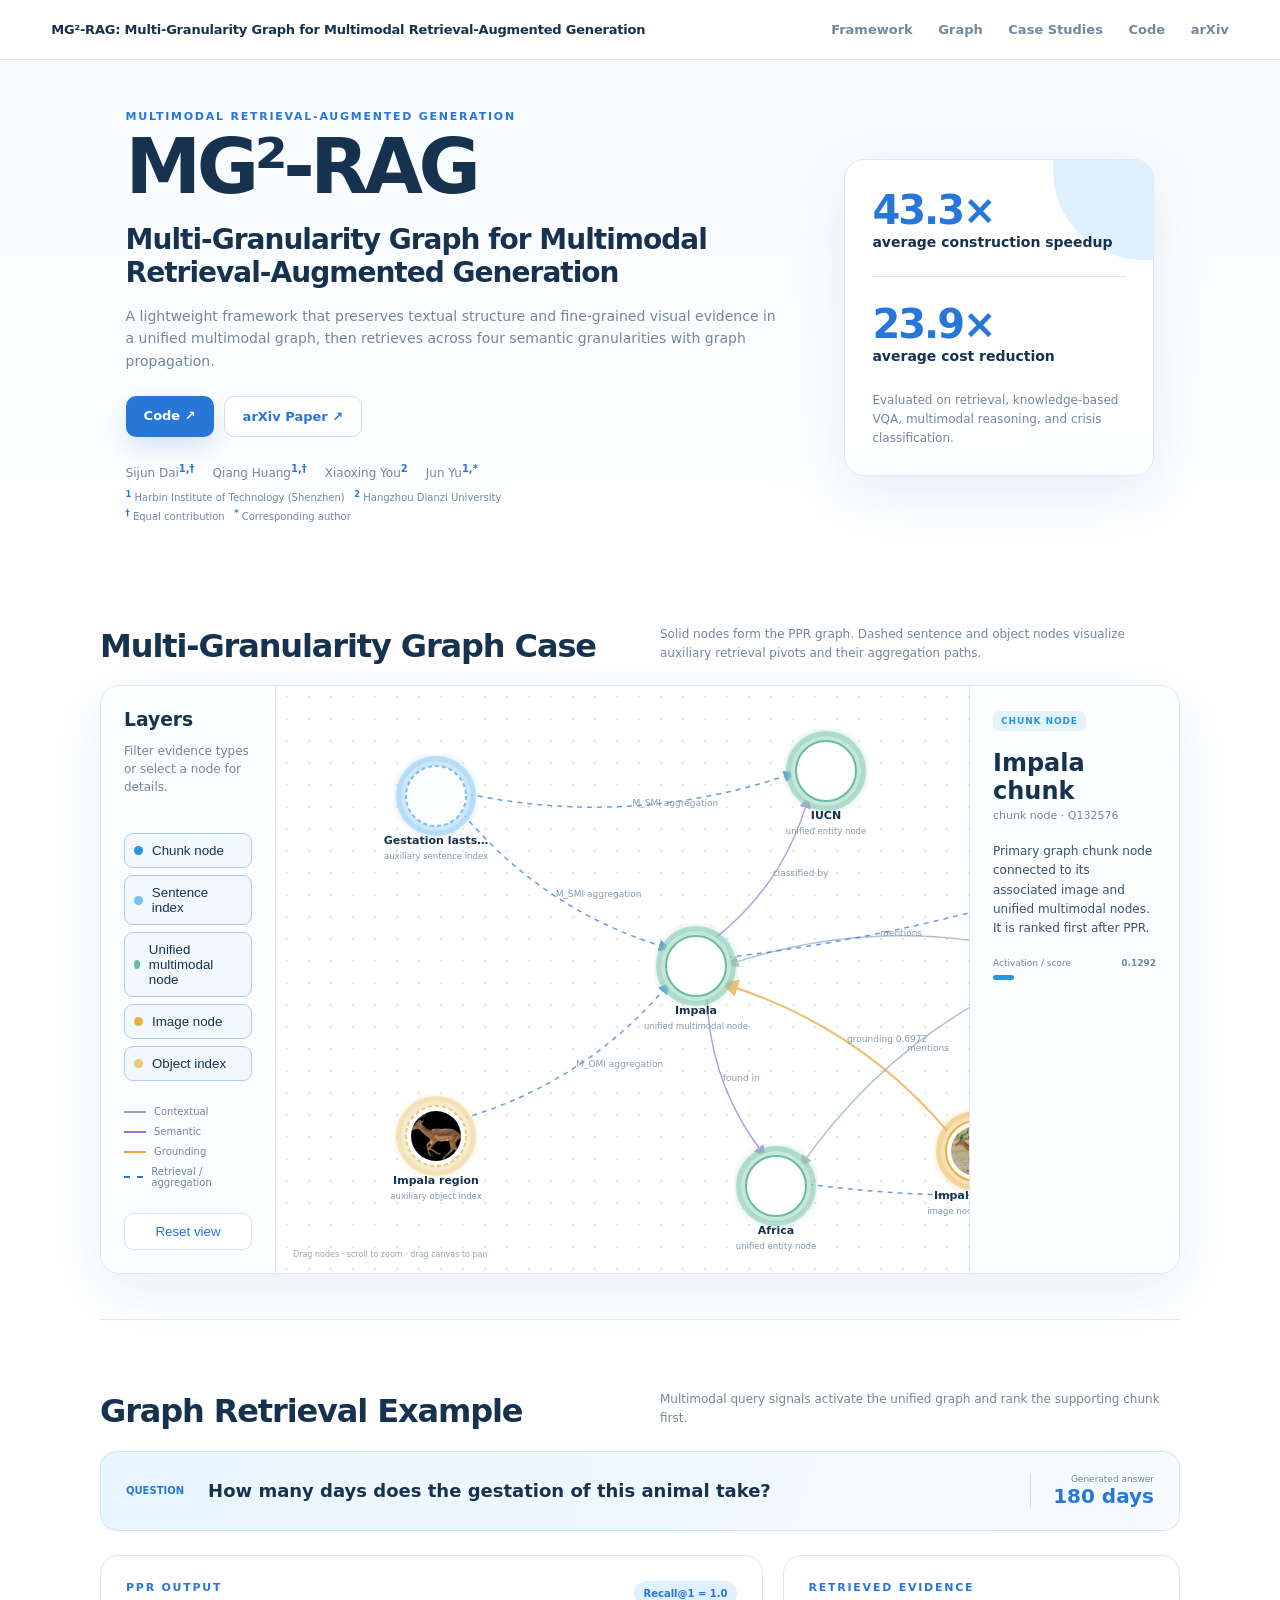
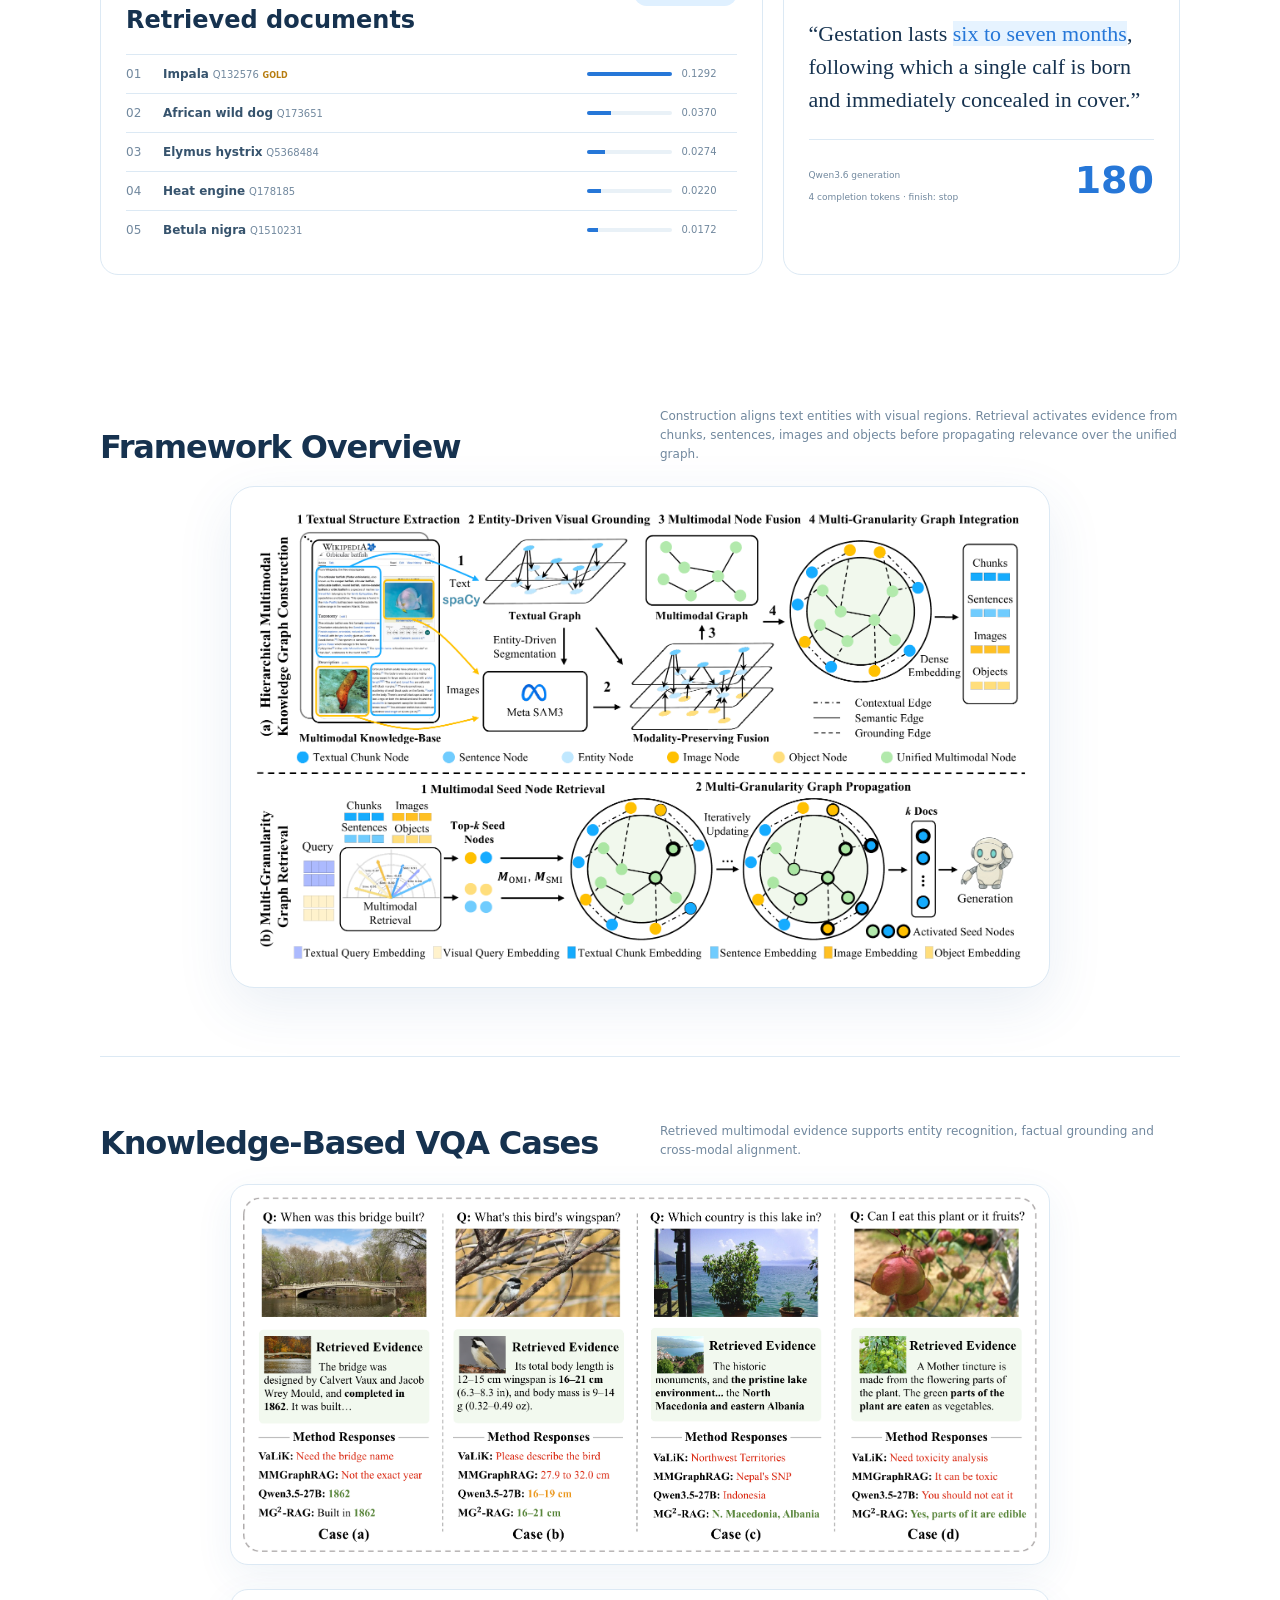
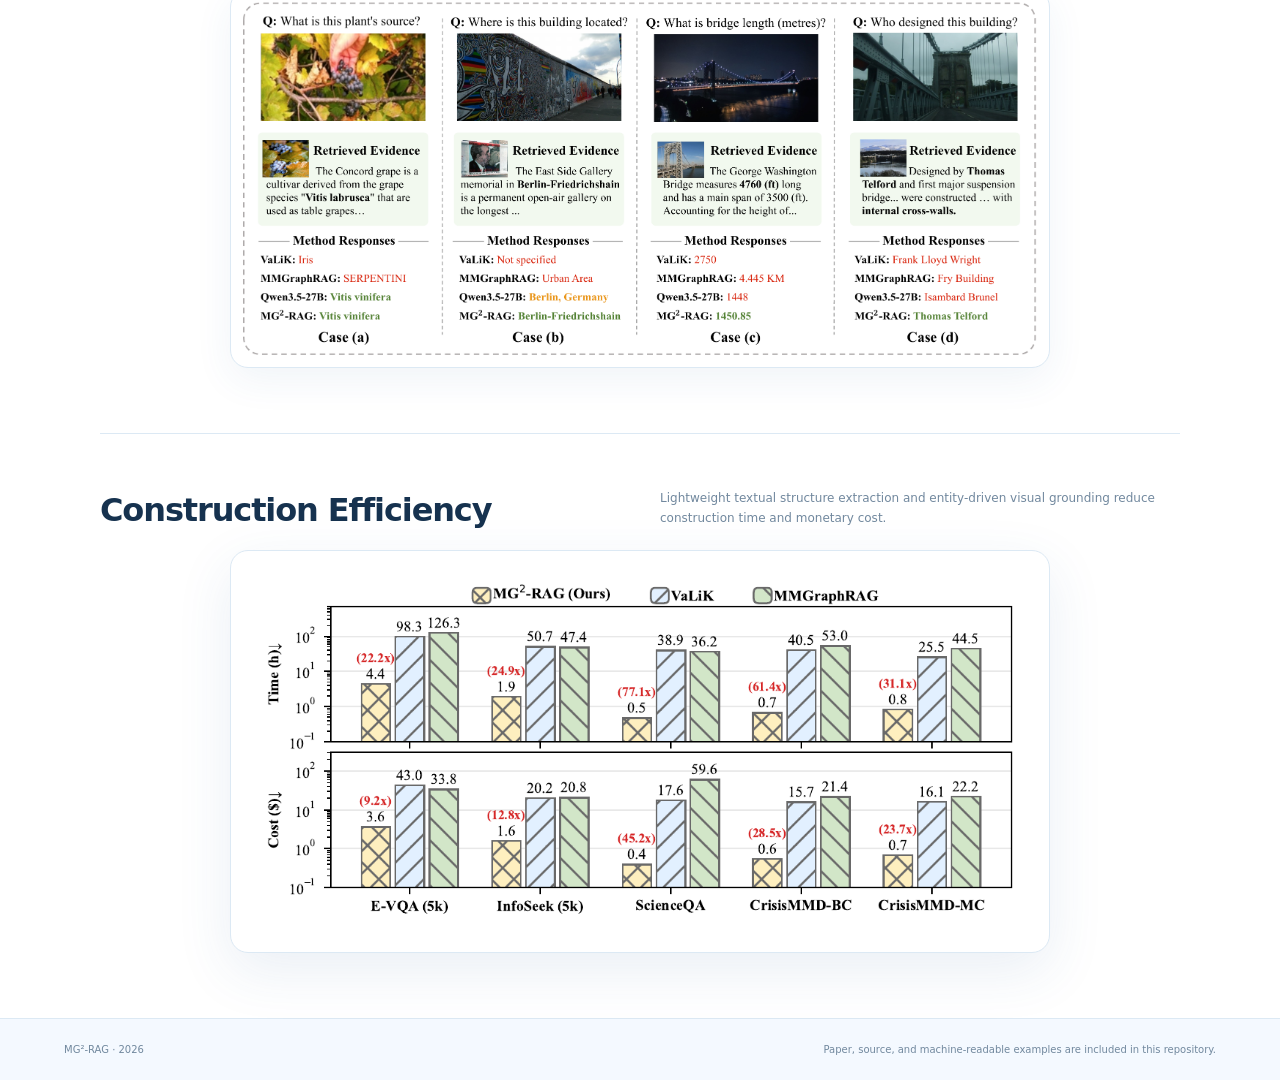
==== examples/web/index.html @ ec9154ba "chore: publish initial open-source release" ====
<!doctype html>
<html lang="en">
<head>
  <meta charset="utf-8">
  <meta name="viewport" content="width=device-width, initial-scale=1">
  <meta name="description" content="MG2-RAG paper and interactive multimodal graph visualization">
  <title>MG²-RAG · Paper & Interactive Demo</title>
  <link rel="stylesheet" href="styles.css">
</head>
<body>
  <header class="topbar">
    <a class="brand" href="../../README.md">MG²-RAG: Multi-Granularity Graph for Multimodal Retrieval-Augmented Generation</a>
    <nav><a href="#framework">Framework</a><a href="#graph-demo">Graph</a><a href="#case-studies">Case Studies</a><a href="https://github.com/Daboolu/MG2-RAG">Code</a><a href="https://arxiv.org/abs/2604.04969">arXiv</a></nav>
  </header>

  <main>
    <section class="hero">
      <div class="hero-copy">
        <p class="eyebrow">MULTIMODAL RETRIEVAL-AUGMENTED GENERATION</p>
        <h1>MG²-RAG</h1>
        <h2>Multi-Granularity Graph for Multimodal Retrieval-Augmented Generation</h2>
        <p class="lead">A lightweight framework that preserves textual structure and fine-grained visual evidence in a unified multimodal graph, then retrieves across four semantic granularities with graph propagation.</p>
        <div class="hero-actions"><a class="primary" href="https://github.com/Daboolu/MG2-RAG">Code ↗</a><a class="secondary" href="https://arxiv.org/abs/2604.04969">arXiv Paper ↗</a></div>
        <div class="authors">
          <p><span>Sijun Dai<sup>1,†</sup></span><span>Qiang Huang<sup>1,†</sup></span><span>Xiaoxing You<sup>2</sup></span><span>Jun Yu<sup>1,*</sup></span></p>
          <small><sup>1</sup> Harbin Institute of Technology (Shenzhen) &nbsp; <sup>2</sup> Hangzhou Dianzi University</small>
          <small><sup>†</sup> Equal contribution &nbsp; <sup>*</sup> Corresponding author</small>
        </div>
      </div>
      <div class="contribution-card">
        <div class="metric"><span class="number">43.3×</span><b>average construction speedup</b></div>
        <hr>
        <div class="metric"><span class="number">23.9×</span><b>average cost reduction</b></div>
        <p>Evaluated on retrieval, knowledge-based VQA, multimodal reasoning, and crisis classification.</p>
      </div>
    </section>

    <section id="graph-demo" class="graph-demo-section">
      <div class="section-heading"><h2>Multi-Granularity Graph Case</h2><p>Solid nodes form the PPR graph. Dashed sentence and object nodes visualize auxiliary retrieval pivots and their aggregation paths.</p></div>
      <div class="workspace">
        <aside class="control-panel">
          <div><h3>Layers</h3><p>Filter evidence types or select a node for details.</p></div>
          <div id="filters" class="filters"></div>
          <div class="edge-legend"><span><i class="contextual"></i>Contextual</span><span><i class="semantic"></i>Semantic</span><span><i class="grounding"></i>Grounding</span><span><i class="retrieval"></i>Retrieval / aggregation</span></div>
          <button id="reset-view" type="button">Reset view</button>
        </aside>
        <div id="graph-shell" class="graph-shell">
          <svg id="graph" role="img" aria-label="Interactive MG2-RAG heterogeneous graph"><defs><filter id="glow"><feGaussianBlur stdDeviation="3" result="blur"/><feMerge><feMergeNode in="blur"/><feMergeNode in="SourceGraphic"/></feMerge></filter><marker id="arrowhead" markerWidth="8" markerHeight="8" refX="7" refY="4" orient="auto"><path d="M0,0 L8,4 L0,8 z" fill="context-stroke"/></marker></defs><g id="viewport"><g id="edges"></g><g id="nodes"></g></g></svg>
          <div class="graph-hint">Drag nodes · scroll to zoom · drag canvas to pan</div>
        </div>
        <aside id="inspector" class="inspector" aria-live="polite"><div class="empty-inspector"><span>＋</span><p>Select a node</p></div></aside>
      </div>
    </section>

    <section id="example" class="example-section">
      <div class="section-heading"><h2>Graph Retrieval Example</h2><p>Multimodal query signals activate the unified graph and rank the supporting chunk first.</p></div>
      <div class="question-banner"><span>Question</span><strong>How many days does the gestation of this animal take?</strong><div><small>Generated answer</small><b>180 days</b></div></div>
      <div class="results">
        <article class="ranking-card"><div class="mini-heading"><div><p class="eyebrow">PPR OUTPUT</p><h3>Retrieved documents</h3></div><b>Recall@1 = 1.0</b></div><div id="ranking"></div></article>
        <article class="evidence-card"><p class="eyebrow">RETRIEVED EVIDENCE</p><blockquote>“Gestation lasts <mark>six to seven months</mark>, following which a single calf is born and immediately concealed in cover.”</blockquote><div class="generation"><span>Qwen3.6 generation</span><strong>180</strong><small>4 completion tokens · finish: stop</small></div></article>
      </div>
    </section>

    <section id="framework" class="paper-figure">
      <div class="section-heading"><h2>Framework Overview</h2><p>Construction aligns text entities with visual regions. Retrieval activates evidence from chunks, sentences, images and objects before propagating relevance over the unified graph.</p></div>
      <div class="figure-frame"><img src="../../assets/figures/framework.png" alt="Complete MG2-RAG framework showing multimodal graph construction and retrieval"></div>
    </section>

    <section id="case-studies" class="case-study-section">
      <div class="section-heading"><h2>Knowledge-Based VQA Cases</h2><p>Retrieved multimodal evidence supports entity recognition, factual grounding and cross-modal alignment.</p></div>
      <article class="case-figure"><img src="../../assets/figures/vqa-casestudy-1.png" alt="VQA case studies covering a bridge, bird, lake, and edible plant"></article>
      <article class="case-figure"><img src="../../assets/figures/vqa-casestudy-2.png" alt="VQA case studies covering plant source, building location, bridge length, and building designer"></article>
    </section>

    <section class="efficiency-section">
      <div class="section-heading"><h2>Construction Efficiency</h2><p>Lightweight textual structure extraction and entity-driven visual grounding reduce construction time and monetary cost.</p></div>
      <div class="figure-frame"><img src="../../assets/figures/efficiency.png" alt="Graph construction time and cost comparison across five multimodal datasets"></div>
    </section>
  </main>
  <footer><span>MG²-RAG · 2026</span><span>Paper, source, and machine-readable examples are included in this repository.</span></footer>
  <script src="graph-data.js"></script><script src="app.js"></script>
</body>
</html>
---- examples/web/styles.css ----
:root {
  --blue: #2677d8; --blue-2: #5ca9ef; --blue-3: #dff0ff; --sky: #f4f9ff;
  --mint: #dff7ee; --green: #55b99b; --gold: #f2bd55; --purple: #9475d8;
  --ink: #16324f; --text: #36536d; --muted: #71889e; --line: #dce9f4;
  --white: #fff; --shadow: 0 18px 55px rgba(45, 101, 153, .10);
  font-family: Inter, ui-sans-serif, system-ui, -apple-system, BlinkMacSystemFont, "Segoe UI", sans-serif;
  color: var(--text); background: white; font-synthesis: none;
}
* { box-sizing: border-box; }
html { scroll-behavior: smooth; overflow-x:clip; }
body { margin: 0; min-width:0; overflow-x:clip; background: linear-gradient(180deg, #f7fbff 0, white 620px); }
a { color: inherit; }
.topbar { height:60px; padding:0 clamp(18px,4vw,56px); display:flex; align-items:center; justify-content:space-between; gap:24px; position:sticky; top:0; z-index:20; background:rgba(255,255,255,.9); backdrop-filter:blur(18px); border-bottom:1px solid var(--line); }
.brand { min-width:0; max-width:680px; flex:1 1 auto; text-decoration:none; color:var(--ink); font-size:13px; font-weight:750; letter-spacing:-.015em; white-space:nowrap; overflow:hidden; text-overflow:ellipsis; }
nav { flex:0 0 auto; display:flex; gap:clamp(14px,2vw,28px); font-size:13px; font-weight:650; color:var(--muted); }
nav a { text-decoration:none; } nav a:hover { color:var(--blue); }
main { width:min(1080px,calc(100% - 36px)); margin:auto; }
.hero { min-height:420px; padding:50px 2vw 45px; display:grid; grid-template-columns:minmax(0,1fr) 310px; align-items:center; gap:clamp(32px,5vw,64px); }
.hero-copy { min-width:0; }
.eyebrow { color:var(--blue); font-size:11px; letter-spacing:.16em; font-weight:850; margin:0 0 12px; }
h1 { color:var(--ink); font-size:clamp(48px,6vw,76px); line-height:.84; letter-spacing:-.06em; margin:0; }
.hero h2 { color:var(--ink); font-size:clamp(20px,2.2vw,28px); line-height:1.18; letter-spacing:-.035em; max-width:700px; margin:24px 0 16px; overflow-wrap:anywhere; }
.lead { max-width:700px; font-size:14px; line-height:1.6; color:var(--muted); }
.hero-actions { display:flex; gap:10px; margin:24px 0; }
.hero-actions a { padding:12px 18px; border-radius:10px; text-decoration:none; font-size:13px; font-weight:750; }
.hero-actions .primary { background:var(--blue); color:white; box-shadow:0 10px 25px rgba(38,119,216,.2); }
.hero-actions .secondary { color:var(--blue); border:1px solid #c8def2; background:white; }
.authors { color:var(--muted); font-size:12px; line-height:1.6; }.authors p{display:flex;flex-wrap:wrap;gap:5px 18px;margin:0 0 5px}.authors small{display:block;font-size:10px}.authors sup{color:var(--blue);font-weight:750}
.contribution-card { width:100%; min-width:0; border:1px solid var(--line); border-radius:20px; background:rgba(255,255,255,.82); box-shadow:var(--shadow); padding:27px; position:relative; overflow:hidden; }
.contribution-card:before { content:""; position:absolute; width:180px; height:180px; border-radius:50%; background:var(--blue-3); right:-80px; top:-80px; }
.contribution-card .number { display:block; color:var(--blue); font-size:40px; font-weight:850; letter-spacing:-.05em; }
.contribution-card .metric { min-width:0; position:relative; z-index:1; }.contribution-card b { display:block; color:var(--ink); font-size:14px; line-height:1.35; overflow-wrap:break-word; }.contribution-card hr { border:0; border-top:1px solid var(--line); margin:24px 0; }.contribution-card p { position:relative; z-index:1; color:var(--muted); line-height:1.6; font-size:12px; margin:25px 0 0; }

section { scroll-margin-top:90px; }
.section-heading { display:flex; align-items:end; justify-content:space-between; gap:4vw; margin-bottom:22px; }
.section-heading h2 { color:var(--ink); font-size:clamp(23px,2.5vw,32px); letter-spacing:-.035em; line-height:1.08; margin:0; }
.section-heading > p { max-width:520px; color:var(--muted); line-height:1.6; font-size:12px; margin:0; }
.paper-figure { padding:52px 0 68px; }
.figure-frame { border:1px solid var(--line); border-radius:24px; padding:20px; background:white; box-shadow:var(--shadow); position:relative; }
.figure-frame img { width:100%; display:block; }.figure-frame a { position:absolute; right:28px; bottom:25px; background:rgba(255,255,255,.94); border:1px solid var(--line); padding:9px 12px; border-radius:8px; color:var(--blue); text-decoration:none; font-size:11px; font-weight:750; }
.paper-figure .figure-frame,
.case-figure,
.efficiency-section .figure-frame { max-width:820px; margin-left:auto; margin-right:auto; }
.efficiency-section { padding:55px 0 65px; border-top:1px solid var(--line); }
.efficiency-section .figure-frame { max-width:820px; margin:0 auto; padding:24px; border-radius:18px; }

.method-section { padding:65px 0; border-top:1px solid var(--line); }
.method-grid { display:grid; grid-template-columns:repeat(4,1fr); gap:18px; }
.method-grid article { border:1px solid var(--line); border-radius:18px; padding:20px; background:linear-gradient(150deg,#fff,#f8fbff); min-height:235px; }
.method-grid article > span { color:#9ab3c9; font-size:11px; font-weight:800; }
.method-icon { width:52px; height:52px; display:grid; place-items:center; border-radius:15px; margin:25px 0; font-size:21px; font-weight:850; }
.text-icon { color:var(--blue); background:var(--blue-3); }.grounding-icon { color:#b98117; background:#fff3d7; }.fusion-icon { color:#4a9a80; background:var(--mint); }.graph-icon { color:var(--purple); background:#eee9ff; }
.method-grid h3 { color:var(--ink); font-size:18px; margin:0 0 10px; }.method-grid p { color:var(--muted); line-height:1.65; font-size:13px; }
.graph-definition { margin-top:22px; display:grid; grid-template-columns:1fr 1fr; border:1px solid var(--line); border-radius:18px; overflow:hidden; }
.graph-definition > div { padding:24px 28px; background:var(--sky); }.graph-definition > div+div { border-left:1px solid var(--line); background:#fbfdff; }
.graph-definition small { display:block; color:var(--blue); letter-spacing:.13em; font-weight:800; font-size:9px; }.graph-definition strong { display:block; color:var(--ink); margin:12px 0 6px; font-family:Georgia,serif; font-size:19px; }.graph-definition p { color:var(--muted); font-size:12px; margin:0; }

.retrieval-section { padding:65px 2.5vw; background:var(--sky); border-radius:24px; }
.retrieval-flow { display:grid; grid-template-columns:1fr auto 1fr auto 1.4fr auto 1fr auto 1fr auto 1fr; gap:13px; align-items:center; }
.retrieval-flow div { min-height:105px; display:flex; flex-direction:column; justify-content:center; padding:16px; border:1px solid #cfe3f5; background:white; border-radius:14px; text-align:center; }.retrieval-flow b { color:var(--ink); font-size:13px; }.retrieval-flow small { color:var(--muted); font-size:10px; margin-top:8px; }.retrieval-flow em { color:var(--blue); font-style:normal; }.retrieval-flow > i { color:#9bb5cb; text-align:center; }

.graph-demo-section { padding:55px 0 45px; }
.workspace { width:100%; min-height:540px; display:grid; grid-template-columns:175px minmax(440px,1fr) 210px; border:1px solid var(--line); border-radius:20px; overflow:hidden; background:white; box-shadow:var(--shadow); }
.control-panel,.inspector { padding:23px; background:#fbfdff; }.control-panel { border-right:1px solid var(--line); display:flex; flex-direction:column; gap:25px; }.control-panel h3 { color:var(--ink); margin:0 0 8px; }.control-panel p { color:var(--muted); font-size:12px; line-height:1.5; }
.filters { display:flex; flex-direction:column; gap:7px; }.filter { display:flex; align-items:center; gap:9px; width:100%; border:1px solid var(--line); border-radius:9px; background:white; color:var(--muted); padding:9px; cursor:pointer; text-align:left; }.filter i { width:9px; height:9px; border-radius:50%; background:var(--node-color); }.filter.active { color:var(--ink); border-color:#accdec; background:#f2f8fe; }
.edge-legend { display:grid; gap:9px; color:var(--muted); font-size:10px; }.edge-legend span { display:flex; gap:8px; align-items:center; }.edge-legend i { width:22px; height:2px; display:block; }.edge-legend .contextual{background:#8ea9bd}.edge-legend .semantic{background:var(--purple)}.edge-legend .grounding{background:#e9a53c}.edge-legend .retrieval{border-top:2px dashed var(--blue)}
#reset-view { margin-top:auto; border:1px solid var(--line); background:white; color:var(--blue); padding:10px; border-radius:9px; cursor:pointer; }
.graph-shell { position:relative; overflow:hidden; background-color:white; background-image:radial-gradient(#d8e9f6 1px,transparent 1px); background-size:22px 22px; cursor:grab; }.graph-shell:active{cursor:grabbing}#graph{width:100%;height:100%;min-height:540px;display:block}.graph-hint{position:absolute;left:17px;bottom:14px;color:#91a8ba;font-size:8px}
.edge{fill:none;stroke-width:1.5;opacity:.7;marker-end:url(#arrowhead)}.edge.contextual{stroke:#8ea9bd}.edge.semantic{stroke:var(--purple)}.edge.grounding{stroke:#e9a53c;stroke-width:2.2}.edge.retrieval{stroke:var(--blue);stroke-dasharray:5 5}.edge-label{fill:#849cae;font-size:9px;pointer-events:none}
.node{cursor:pointer;transition:opacity .2s}.node .halo{fill:white;stroke:var(--node-color);stroke-opacity:.12;stroke-width:10}.node .body{fill:white;stroke:var(--node-color);stroke-width:2}.node[data-type="sentence"] .body,.node[data-type="object"] .body{stroke-dasharray:4 3;fill:#fbfdff}.node.active .halo{stroke-opacity:.38;filter:url(#glow)}.node text{pointer-events:none;text-anchor:middle}.node .label{fill:var(--ink);font-size:11px;font-weight:750}.node .subtitle{fill:#8199ac;font-size:8.5px}.node image{pointer-events:none;clip-path:circle(25px at center)}.hidden{opacity:.07!important;pointer-events:none}
.inspector { border-left:1px solid var(--line); }.empty-inspector{height:100%;display:grid;place-content:center;text-align:center;color:#9ab0c0}.inspector-tag{display:inline-flex;padding:5px 8px;border-radius:6px;background:color-mix(in srgb,var(--node-color),white 88%);color:var(--node-color);font-size:9px;text-transform:uppercase;letter-spacing:.1em;font-weight:850}.inspector h3{color:var(--ink);font-size:24px;margin:18px 0 4px}.inspector .sub{color:var(--muted);font-size:11px}.inspector img{width:100%;max-height:190px;object-fit:contain;margin-top:20px;border-radius:11px;background:white;border:1px solid var(--line)}.inspector .detail{color:var(--text);line-height:1.6;font-size:12px;margin-top:20px}.score-meter{margin-top:20px}.score-meter div{display:flex;justify-content:space-between;color:var(--muted);font-size:9px;margin-bottom:7px}.score-meter i{display:block;height:5px;border-radius:5px;background:var(--node-color);width:var(--score-width)}

.example-section { padding:100px 0 20px; border-top:1px solid var(--line); }.question-banner { display:grid; grid-template-columns:auto 1fr auto; gap:24px; align-items:center; background:linear-gradient(110deg,#e9f5ff,#f6fbff); border:1px solid #cee4f7; border-radius:16px; padding:22px 25px; margin-bottom:24px; }.question-banner > span { color:var(--blue); font-size:10px; font-weight:850; text-transform:uppercase; }.question-banner > strong { color:var(--ink); font-size:18px; }.question-banner > div { text-align:right; border-left:1px solid #c8dfef; padding-left:22px; }.question-banner small { display:block;color:var(--muted);font-size:9px}.question-banner b{color:var(--blue);font-size:20px}
.visual-strip{display:grid;grid-template-columns:1fr auto 1fr auto 1fr;gap:17px;align-items:center}.media-card{border:1px solid var(--line);background:white;border-radius:17px;padding:12px;position:relative;box-shadow:0 10px 35px rgba(65,112,153,.07)}.media-card img{width:100%;height:230px;object-fit:contain;display:block;border-radius:11px;background:#f7fafc}.media-label{padding:3px 3px 11px;color:var(--muted);font-size:11px;font-weight:700}.media-label span{color:var(--blue);margin-right:8px}.arrow{color:var(--blue);font-size:22px}.confidence{position:absolute;right:22px;bottom:21px;background:rgba(255,255,255,.92);border:1px solid var(--line);border-radius:30px;padding:7px 11px;font-size:11px;box-shadow:0 5px 18px rgba(30,80,120,.1)}.confidence b{color:var(--blue);margin-left:6px}
.results{display:grid;grid-template-columns:1.25fr .75fr;gap:20px;margin:24px 0 90px}.ranking-card,.evidence-card{border:1px solid var(--line);border-radius:18px;background:white;padding:25px}.mini-heading{display:flex;justify-content:space-between;align-items:start;margin-bottom:20px}.mini-heading h3{color:var(--ink);font-size:24px;margin:0}.mini-heading>b{color:var(--blue);font-size:10px;background:var(--blue-3);padding:7px 9px;border-radius:20px}.rank-row{display:grid;grid-template-columns:27px 1fr 85px 55px;align-items:center;gap:10px;padding:12px 0;border-top:1px solid var(--line);font-size:12px}.rank-row .rank,.rank-row small{color:var(--muted)}.score-bar{height:4px;background:#e9f1f7;border-radius:3px;overflow:hidden}.score-bar i{height:100%;display:block;background:var(--blue)}.gold-pill{color:#b77d10;font-size:8px;font-weight:850}.evidence-card blockquote{font-family:Georgia,serif;color:var(--ink);font-size:22px;line-height:1.5;margin:23px 0}.evidence-card mark{color:var(--blue);background:#e6f3ff}.generation{border-top:1px solid var(--line);padding-top:18px;display:grid;grid-template-columns:1fr auto;align-items:end}.generation span,.generation small{color:var(--muted);font-size:9px}.generation strong{color:var(--blue);font-size:38px;grid-row:span 2}
.gallery{padding:50px 0 90px}.gallery-grid{display:grid;grid-template-columns:repeat(3,1fr);gap:18px}.gallery-item{border:1px solid var(--line);border-radius:17px;overflow:hidden;background:white}.gallery-images{height:220px;display:grid;grid-template-columns:1fr 1fr;background:#f7fafc}.gallery-images img{width:100%;height:100%;object-fit:contain;padding:8px}.gallery-meta{padding:14px 16px;display:flex;justify-content:space-between;font-size:11px}.gallery-meta b{color:var(--ink)}.gallery-meta span{color:var(--blue)}
.example-section { padding-top:70px; }
.example-section .results { margin-bottom:60px; }
.case-study-section { padding:65px 0; border-top:1px solid var(--line); }
.case-figure { position:relative; margin-top:24px; padding:12px; border:1px solid var(--line); border-radius:18px; background:white; box-shadow:0 12px 38px rgba(45,101,153,.07); }
.case-figure img { width:100%; display:block; border-radius:10px; }.case-figure a { position:absolute; right:23px; bottom:22px; padding:8px 11px; border:1px solid var(--line); border-radius:8px; background:rgba(255,255,255,.94); color:var(--blue); text-decoration:none; font-size:10px; font-weight:750; }
footer{border-top:1px solid var(--line);padding:25px clamp(20px,5vw,78px);display:flex;justify-content:space-between;color:var(--muted);font-size:10px;background:var(--sky)}
@media(max-width:1100px){.method-grid{grid-template-columns:1fr 1fr}.retrieval-flow{display:flex;flex-wrap:wrap}.retrieval-flow div{flex:1;min-width:140px}.workspace{grid-template-columns:190px 1fr}.inspector{display:none}.results{grid-template-columns:1fr}}
@media(max-width:760px){main{width:calc(100% - 22px)}nav{display:none}.hero{grid-template-columns:1fr;padding:50px 8px;gap:28px}.contribution-card{max-width:310px}.section-heading{display:block}.section-heading>p{margin-top:18px}.method-grid,.graph-definition{grid-template-columns:1fr}.graph-definition>div+div{border-left:0;border-top:1px solid var(--line)}.workspace{grid-template-columns:1fr}.control-panel{border-right:0;border-bottom:1px solid var(--line)}.filters{display:grid;grid-template-columns:1fr 1fr}#graph{min-height:560px}.question-banner{grid-template-columns:1fr}.question-banner>div{border-left:0;border-top:1px solid #c8dfef;padding:12px 0 0;text-align:left}footer{flex-direction:column;gap:7px}}
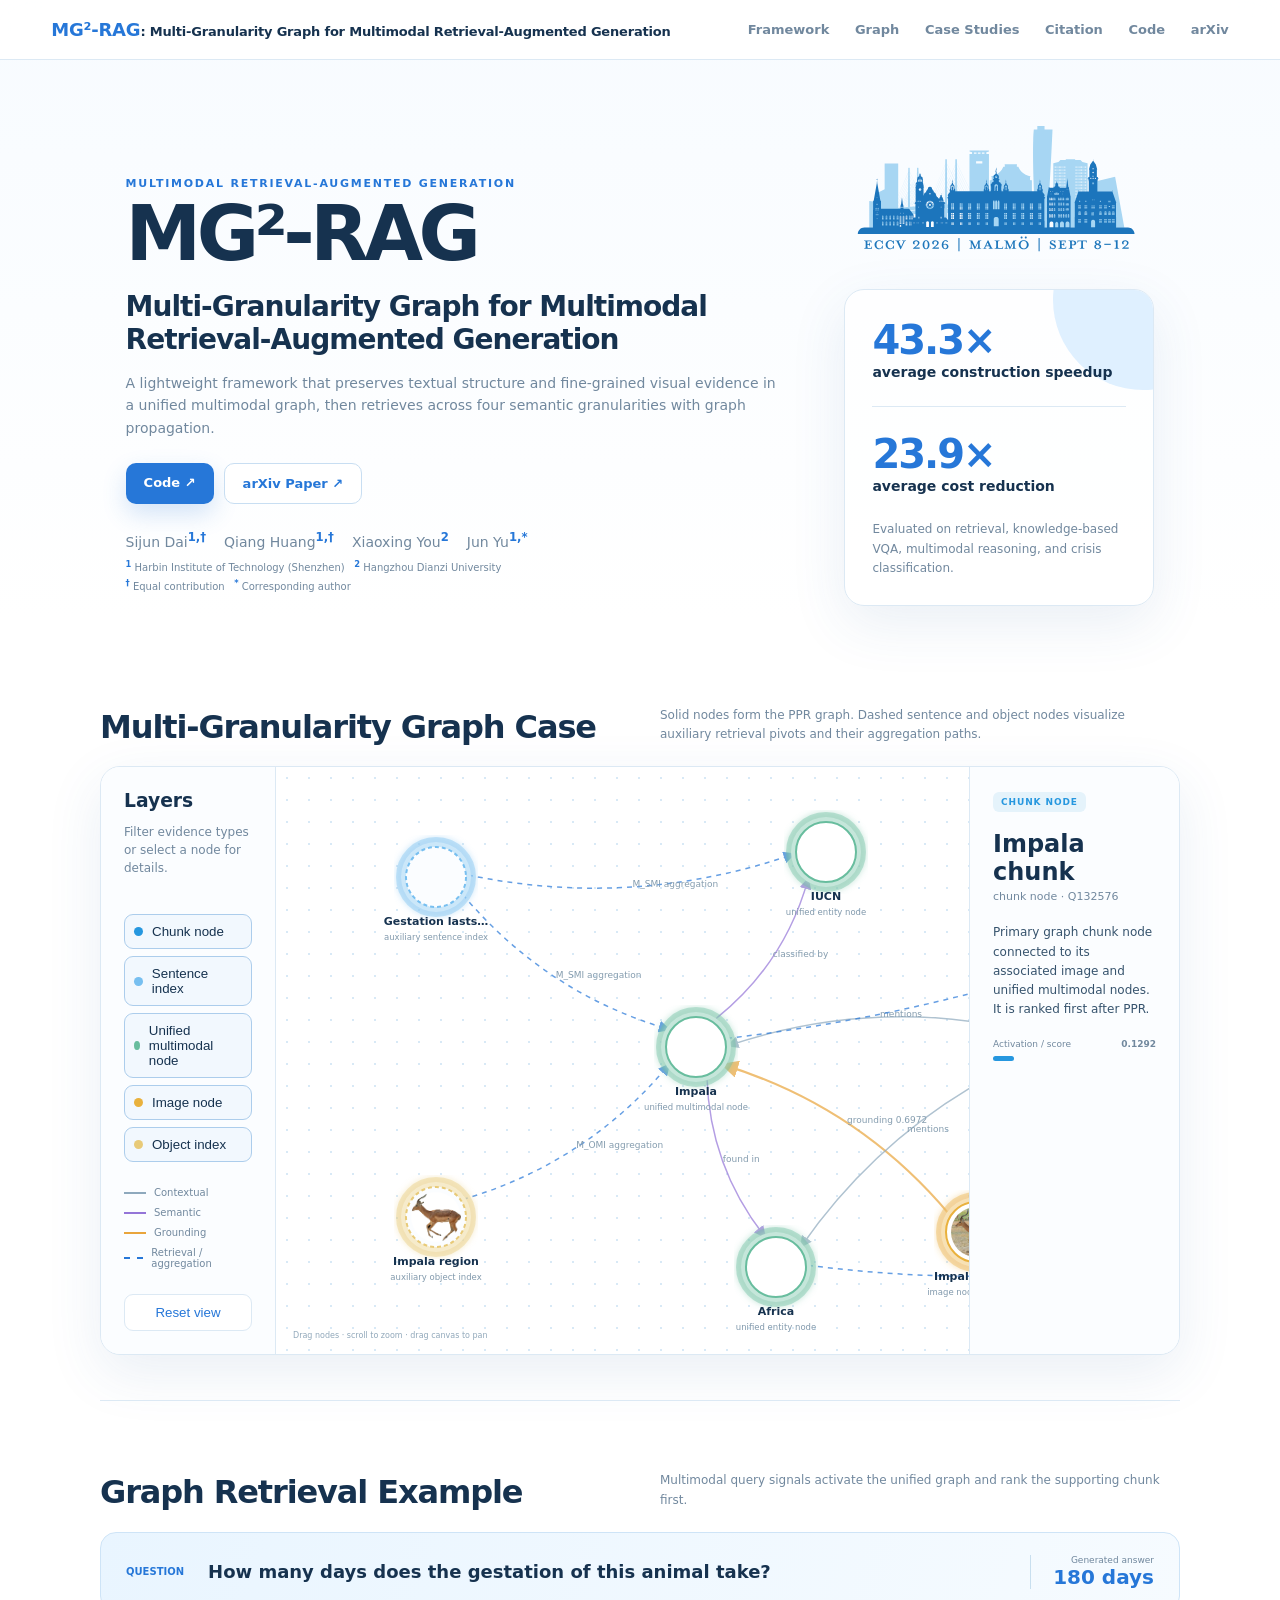
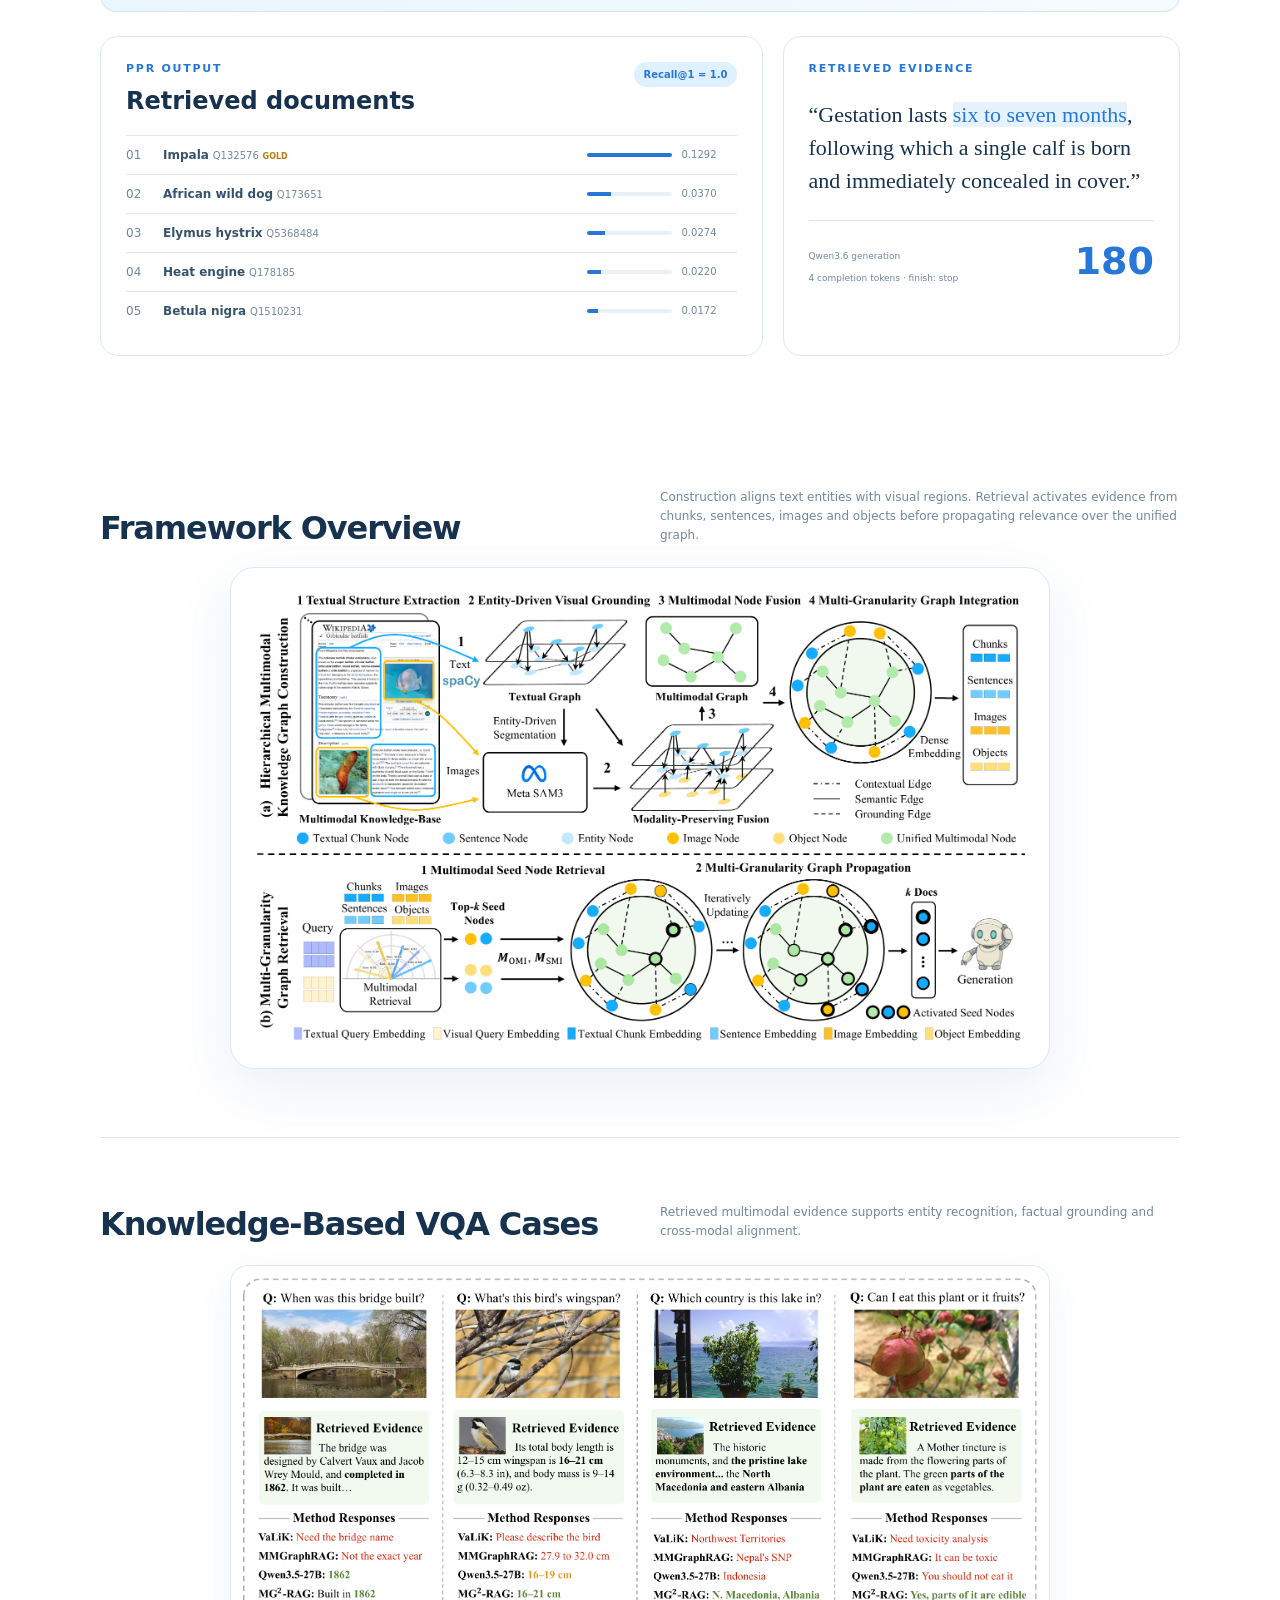
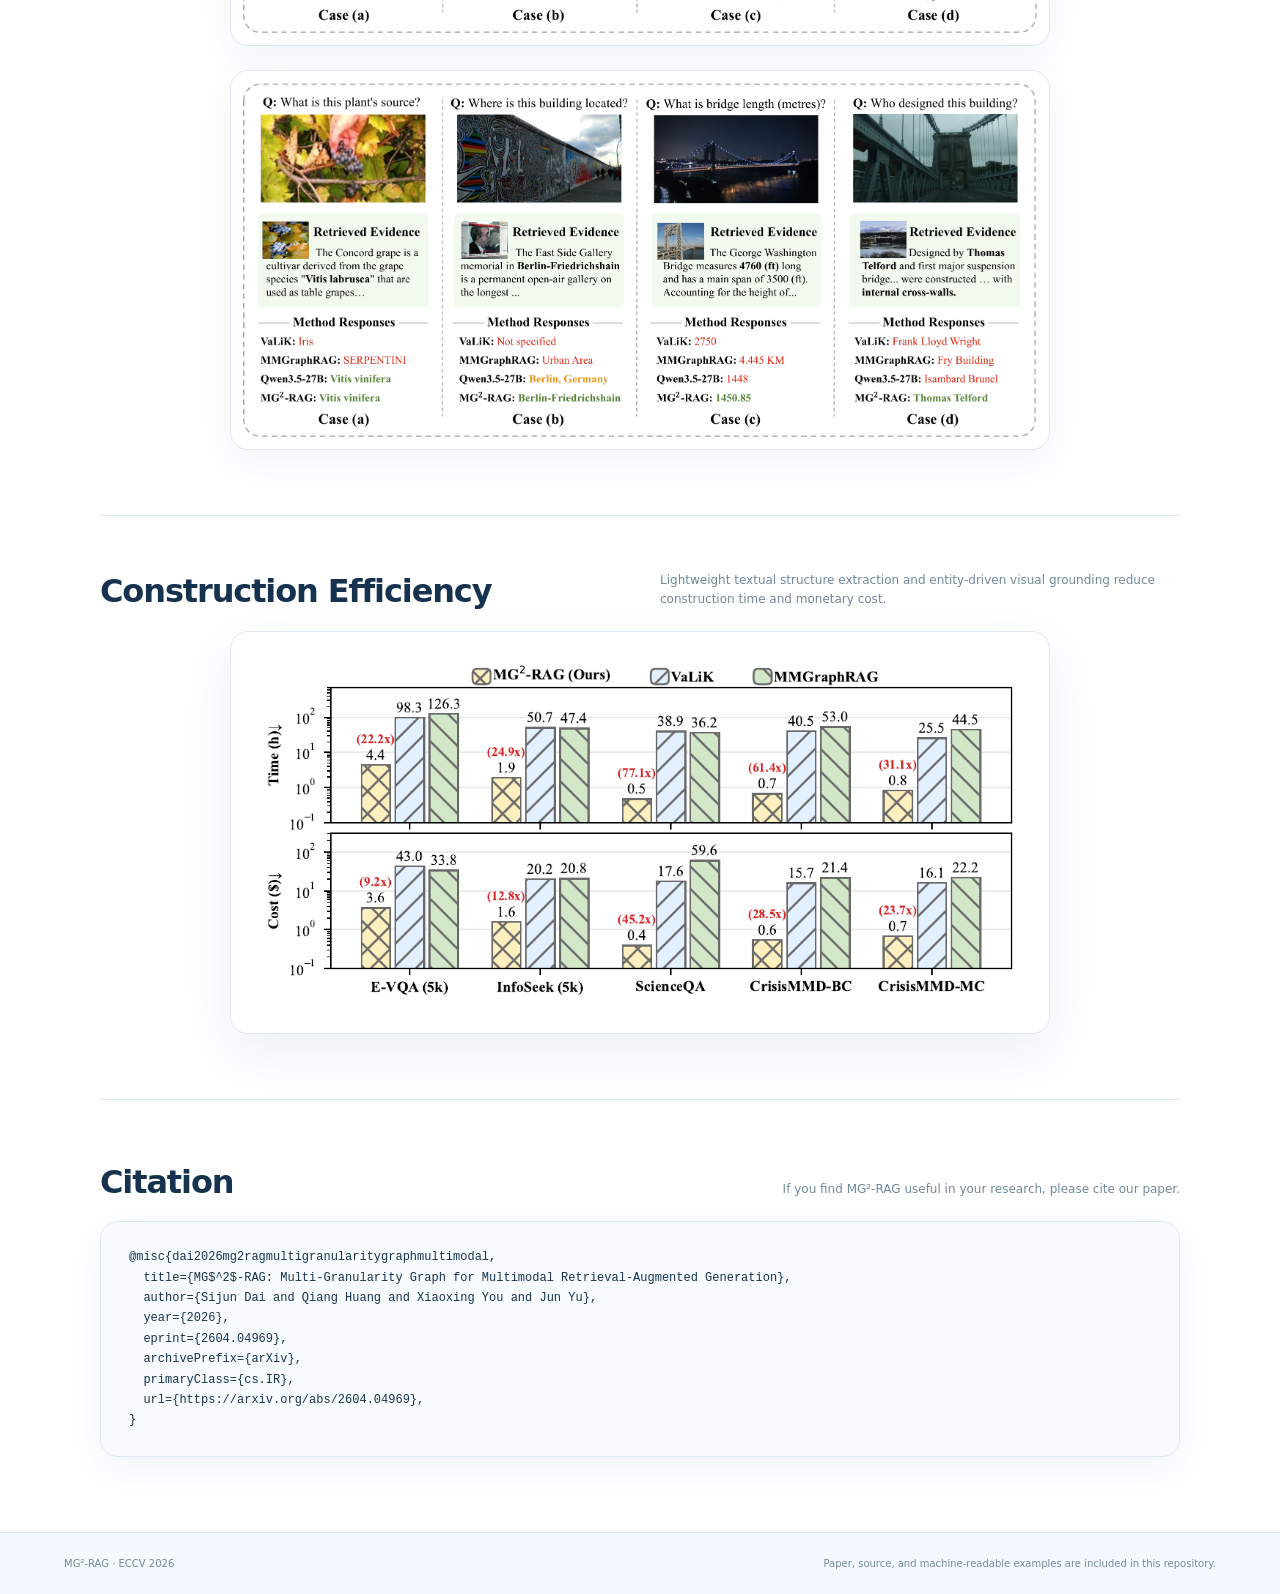
==== commit c7ab5f12: "fea :  add eccv26 svg" ====
--- a/examples/web/index.html
+++ b/examples/web/index.html
@@ -9,8 +9,8 @@
 </head>
 <body>
   <header class="topbar">
-    <a class="brand" href="../../README.md">MG²-RAG: Multi-Granularity Graph for Multimodal Retrieval-Augmented Generation</a>
-    <nav><a href="#framework">Framework</a><a href="#graph-demo">Graph</a><a href="#case-studies">Case Studies</a><a href="https://github.com/Daboolu/MG2-RAG">Code</a><a href="https://arxiv.org/abs/2604.04969">arXiv</a></nav>
+    <a class="brand" href="https://arxiv.org/abs/2604.04969"><span>MG²-RAG</span>: Multi-Granularity Graph for Multimodal Retrieval-Augmented Generation</a>
+    <nav><a href="#framework">Framework</a><a href="#graph-demo">Graph</a><a href="#case-studies">Case Studies</a><a href="#citation">Citation</a><a href="https://github.com/Daboolu/MG2-RAG">Code</a><a href="https://arxiv.org/abs/2604.04969">arXiv</a></nav>
   </header>
 
   <main>
@@ -22,16 +22,23 @@
         <p class="lead">A lightweight framework that preserves textual structure and fine-grained visual evidence in a unified multimodal graph, then retrieves across four semantic granularities with graph propagation.</p>
         <div class="hero-actions"><a class="primary" href="https://github.com/Daboolu/MG2-RAG">Code ↗</a><a class="secondary" href="https://arxiv.org/abs/2604.04969">arXiv Paper ↗</a></div>
         <div class="authors">
-          <p><span>Sijun Dai<sup>1,†</sup></span><span>Qiang Huang<sup>1,†</sup></span><span>Xiaoxing You<sup>2</sup></span><span>Jun Yu<sup>1,*</sup></span></p>
+          <p><span><a href="https://github.com/Daboolu" target="_blank" rel="noopener noreferrer">Sijun Dai<sup>1,†</sup></a></span><span><a href="https://sites.google.com/site/qianghuang2017/home" target="_blank" rel="noopener noreferrer">Qiang Huang<sup>1,†</sup></a></span><span><a href="https://github.com/youxiaoxing" target="_blank" rel="noopener noreferrer">Xiaoxing You<sup>2</sup></a></span><span><a href="https://sites.google.com/view/yu-jun" target="_blank" rel="noopener noreferrer">Jun Yu<sup>1,*</sup></a></span></p>
           <small><sup>1</sup> Harbin Institute of Technology (Shenzhen) &nbsp; <sup>2</sup> Hangzhou Dianzi University</small>
           <small><sup>†</sup> Equal contribution &nbsp; <sup>*</sup> Corresponding author</small>
         </div>
       </div>
-      <div class="contribution-card">
-        <div class="metric"><span class="number">43.3×</span><b>average construction speedup</b></div>
-        <hr>
-        <div class="metric"><span class="number">23.9×</span><b>average cost reduction</b></div>
-        <p>Evaluated on retrieval, knowledge-based VQA, multimodal reasoning, and crisis classification.</p>
+      <div class="hero-side">
+        <div class="conference-mark">
+          <a href="https://eccv.ecva.net/Conferences/2026" target="_blank" rel="noopener noreferrer" aria-label="Visit the ECCV 2026 website">
+            <img src="eccv-2026-logo.svg" alt="ECCV 2026, Malmö">
+          </a>
+        </div>
+        <div class="contribution-card">
+          <div class="metric"><span class="number">43.3×</span><b>average construction speedup</b></div>
+          <hr>
+          <div class="metric"><span class="number">23.9×</span><b>average cost reduction</b></div>
+          <p>Evaluated on retrieval, knowledge-based VQA, multimodal reasoning, and crisis classification.</p>
+        </div>
       </div>
     </section>
 
@@ -76,8 +83,21 @@
       <div class="section-heading"><h2>Construction Efficiency</h2><p>Lightweight textual structure extraction and entity-driven visual grounding reduce construction time and monetary cost.</p></div>
       <div class="figure-frame"><img src="../../assets/figures/efficiency.png" alt="Graph construction time and cost comparison across five multimodal datasets"></div>
     </section>
+
+    <section id="citation" class="citation-section">
+      <div class="section-heading"><h2>Citation</h2><p>If you find MG²-RAG useful in your research, please cite our paper.</p></div>
+      <div class="citation-block"><pre><code>@misc{dai2026mg2ragmultigranularitygraphmultimodal,
+  title={MG$^2$-RAG: Multi-Granularity Graph for Multimodal Retrieval-Augmented Generation},
+  author={Sijun Dai and Qiang Huang and Xiaoxing You and Jun Yu},
+  year={2026},
+  eprint={2604.04969},
+  archivePrefix={arXiv},
+  primaryClass={cs.IR},
+  url={https://arxiv.org/abs/2604.04969},
+}</code></pre></div>
+    </section>
   </main>
-  <footer><span>MG²-RAG · 2026</span><span>Paper, source, and machine-readable examples are included in this repository.</span></footer>
+  <footer><span>MG²-RAG · ECCV 2026</span><span>Paper, source, and machine-readable examples are included in this repository.</span></footer>
   <script src="graph-data.js"></script><script src="app.js"></script>
 </body>
 </html>
--- a/examples/web/styles.css
+++ b/examples/web/styles.css
@@ -12,11 +12,16 @@
 a { color: inherit; }
 .topbar { height:60px; padding:0 clamp(18px,4vw,56px); display:flex; align-items:center; justify-content:space-between; gap:24px; position:sticky; top:0; z-index:20; background:rgba(255,255,255,.9); backdrop-filter:blur(18px); border-bottom:1px solid var(--line); }
 .brand { min-width:0; max-width:680px; flex:1 1 auto; text-decoration:none; color:var(--ink); font-size:13px; font-weight:750; letter-spacing:-.015em; white-space:nowrap; overflow:hidden; text-overflow:ellipsis; }
+.brand span { color:var(--blue); font-size:18px; }
 nav { flex:0 0 auto; display:flex; gap:clamp(14px,2vw,28px); font-size:13px; font-weight:650; color:var(--muted); }
 nav a { text-decoration:none; } nav a:hover { color:var(--blue); }
 main { width:min(1080px,calc(100% - 36px)); margin:auto; }
 .hero { min-height:420px; padding:50px 2vw 45px; display:grid; grid-template-columns:minmax(0,1fr) 310px; align-items:center; gap:clamp(32px,5vw,64px); }
-.hero-copy { min-width:0; }
+.hero-copy { min-width:0; position:relative; top:28px; }
+.hero-side { width:100%; min-width:0; }
+.conference-mark { width:100%; margin:0 0 22px; }
+.conference-mark a { display:block; }
+.conference-mark img { display:block; width:100%; height:auto; }
 .eyebrow { color:var(--blue); font-size:11px; letter-spacing:.16em; font-weight:850; margin:0 0 12px; }
 h1 { color:var(--ink); font-size:clamp(48px,6vw,76px); line-height:.84; letter-spacing:-.06em; margin:0; }
 .hero h2 { color:var(--ink); font-size:clamp(20px,2.2vw,28px); line-height:1.18; letter-spacing:-.035em; max-width:700px; margin:24px 0 16px; overflow-wrap:anywhere; }
@@ -25,7 +30,9 @@
 .hero-actions a { padding:12px 18px; border-radius:10px; text-decoration:none; font-size:13px; font-weight:750; }
 .hero-actions .primary { background:var(--blue); color:white; box-shadow:0 10px 25px rgba(38,119,216,.2); }
 .hero-actions .secondary { color:var(--blue); border:1px solid #c8def2; background:white; }
-.authors { color:var(--muted); font-size:12px; line-height:1.6; }.authors p{display:flex;flex-wrap:wrap;gap:5px 18px;margin:0 0 5px}.authors small{display:block;font-size:10px}.authors sup{color:var(--blue);font-weight:750}
+.authors { color:var(--muted); font-size:14px; line-height:1.6; }.authors p{display:flex;flex-wrap:wrap;gap:5px 18px;margin:0 0 5px}.authors small{display:block;font-size:10px}.authors sup{color:var(--blue);font-weight:750}
+.authors a { display:inline-block; color:inherit; text-decoration:none; transform-origin:center; transition:color .18s ease,transform .18s ease; }
+.authors a:hover { color:var(--blue); transform:scale(1.04); }
 .contribution-card { width:100%; min-width:0; border:1px solid var(--line); border-radius:20px; background:rgba(255,255,255,.82); box-shadow:var(--shadow); padding:27px; position:relative; overflow:hidden; }
 .contribution-card:before { content:""; position:absolute; width:180px; height:180px; border-radius:50%; background:var(--blue-3); right:-80px; top:-80px; }
 .contribution-card .number { display:block; color:var(--blue); font-size:40px; font-weight:850; letter-spacing:-.05em; }
@@ -79,6 +86,10 @@
 .case-study-section { padding:65px 0; border-top:1px solid var(--line); }
 .case-figure { position:relative; margin-top:24px; padding:12px; border:1px solid var(--line); border-radius:18px; background:white; box-shadow:0 12px 38px rgba(45,101,153,.07); }
 .case-figure img { width:100%; display:block; border-radius:10px; }.case-figure a { position:absolute; right:23px; bottom:22px; padding:8px 11px; border:1px solid var(--line); border-radius:8px; background:rgba(255,255,255,.94); color:var(--blue); text-decoration:none; font-size:10px; font-weight:750; }
+.citation-section { padding:65px 0 75px; border-top:1px solid var(--line); }
+.citation-block { border:1px solid var(--line); border-radius:18px; background:#f7fbff; box-shadow:0 12px 38px rgba(45,101,153,.07); overflow:auto; }
+.citation-block pre { margin:0; padding:25px 28px; color:var(--ink); font:12px/1.7 ui-monospace,SFMono-Regular,Menlo,Monaco,Consolas,"Liberation Mono",monospace; }
+.citation-block code { font:inherit; }
 footer{border-top:1px solid var(--line);padding:25px clamp(20px,5vw,78px);display:flex;justify-content:space-between;color:var(--muted);font-size:10px;background:var(--sky)}
 @media(max-width:1100px){.method-grid{grid-template-columns:1fr 1fr}.retrieval-flow{display:flex;flex-wrap:wrap}.retrieval-flow div{flex:1;min-width:140px}.workspace{grid-template-columns:190px 1fr}.inspector{display:none}.results{grid-template-columns:1fr}}
-@media(max-width:760px){main{width:calc(100% - 22px)}nav{display:none}.hero{grid-template-columns:1fr;padding:50px 8px;gap:28px}.contribution-card{max-width:310px}.section-heading{display:block}.section-heading>p{margin-top:18px}.method-grid,.graph-definition{grid-template-columns:1fr}.graph-definition>div+div{border-left:0;border-top:1px solid var(--line)}.workspace{grid-template-columns:1fr}.control-panel{border-right:0;border-bottom:1px solid var(--line)}.filters{display:grid;grid-template-columns:1fr 1fr}#graph{min-height:560px}.question-banner{grid-template-columns:1fr}.question-banner>div{border-left:0;border-top:1px solid #c8dfef;padding:12px 0 0;text-align:left}footer{flex-direction:column;gap:7px}}
+@media(max-width:760px){main{width:calc(100% - 22px)}nav{display:none}.hero{grid-template-columns:1fr;padding:38px 8px 50px;gap:28px}.hero-copy{top:0}.hero-side{max-width:310px}.section-heading{display:block}.section-heading>p{margin-top:18px}.method-grid,.graph-definition{grid-template-columns:1fr}.graph-definition>div+div{border-left:0;border-top:1px solid var(--line)}.workspace{grid-template-columns:1fr}.control-panel{border-right:0;border-bottom:1px solid var(--line)}.filters{display:grid;grid-template-columns:1fr 1fr}#graph{min-height:560px}.question-banner{grid-template-columns:1fr}.question-banner>div{border-left:0;border-top:1px solid #c8dfef;padding:12px 0 0;text-align:left}footer{flex-direction:column;gap:7px}}
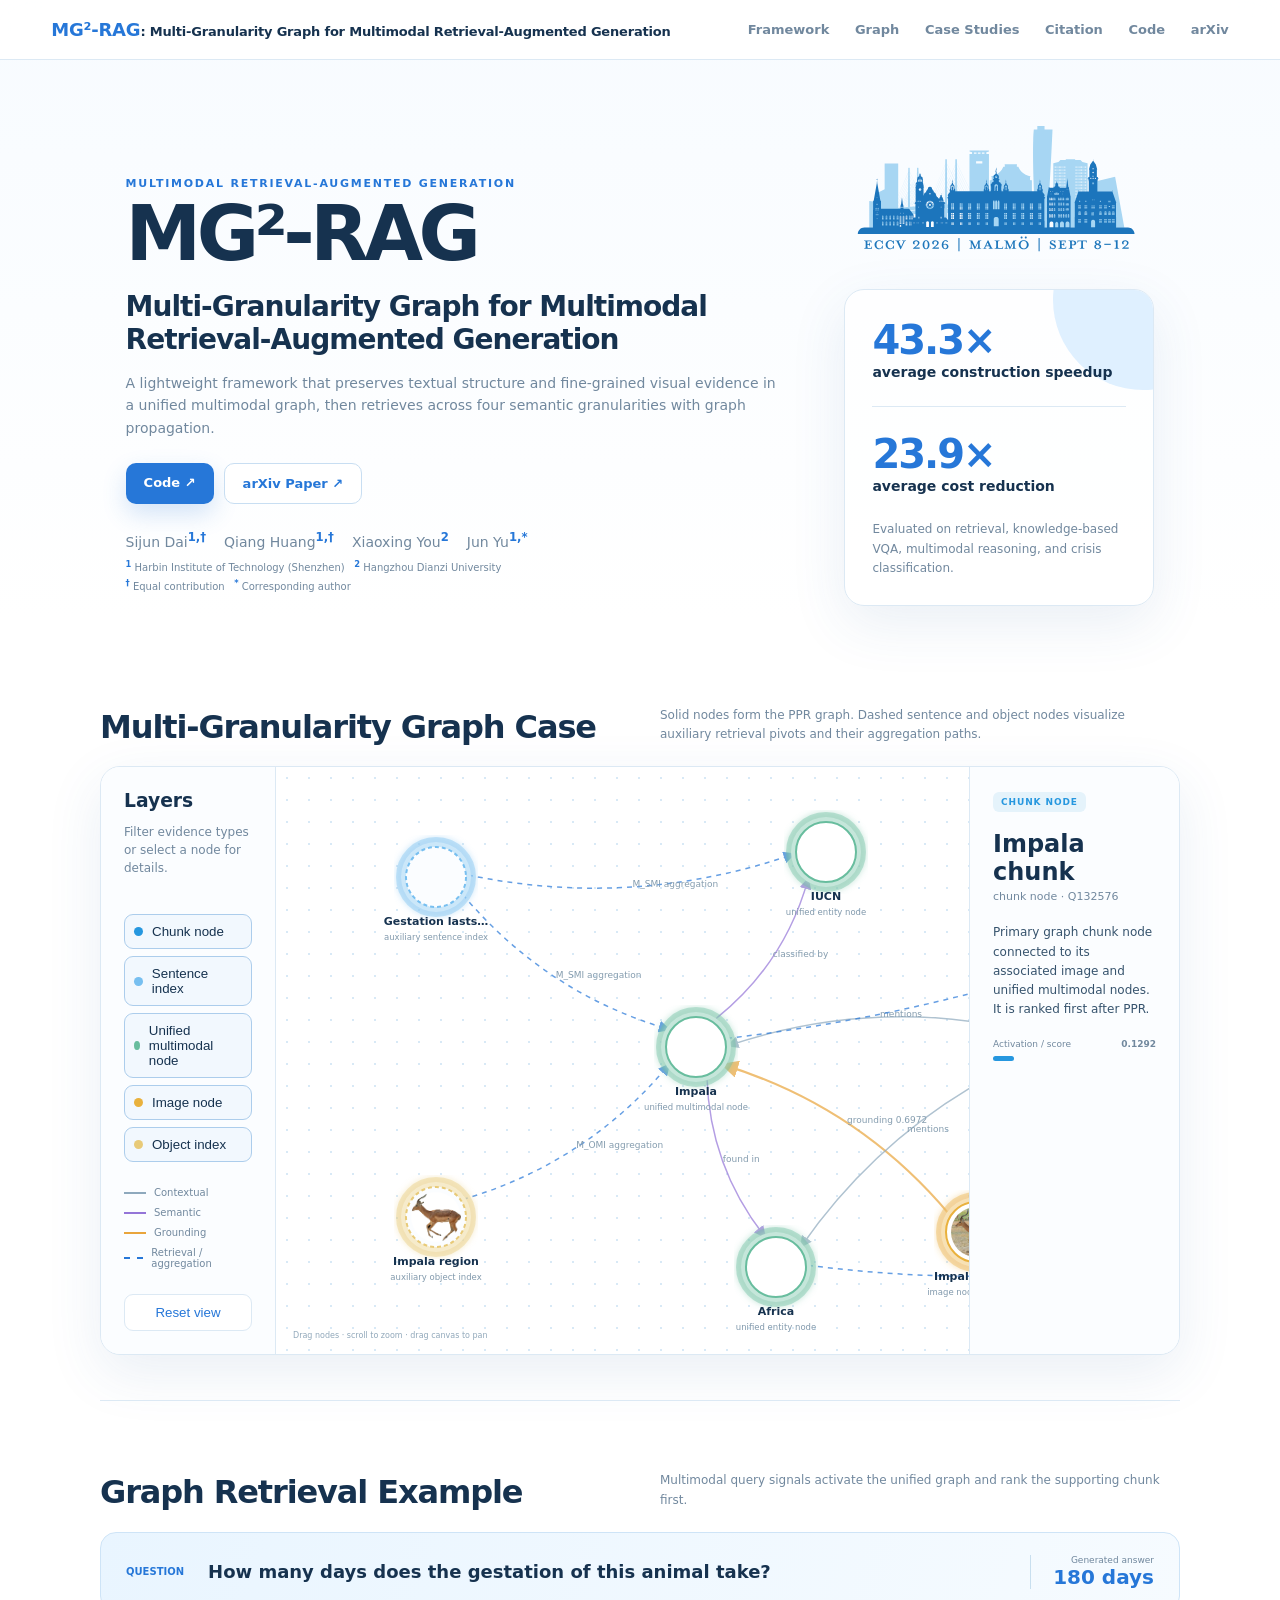
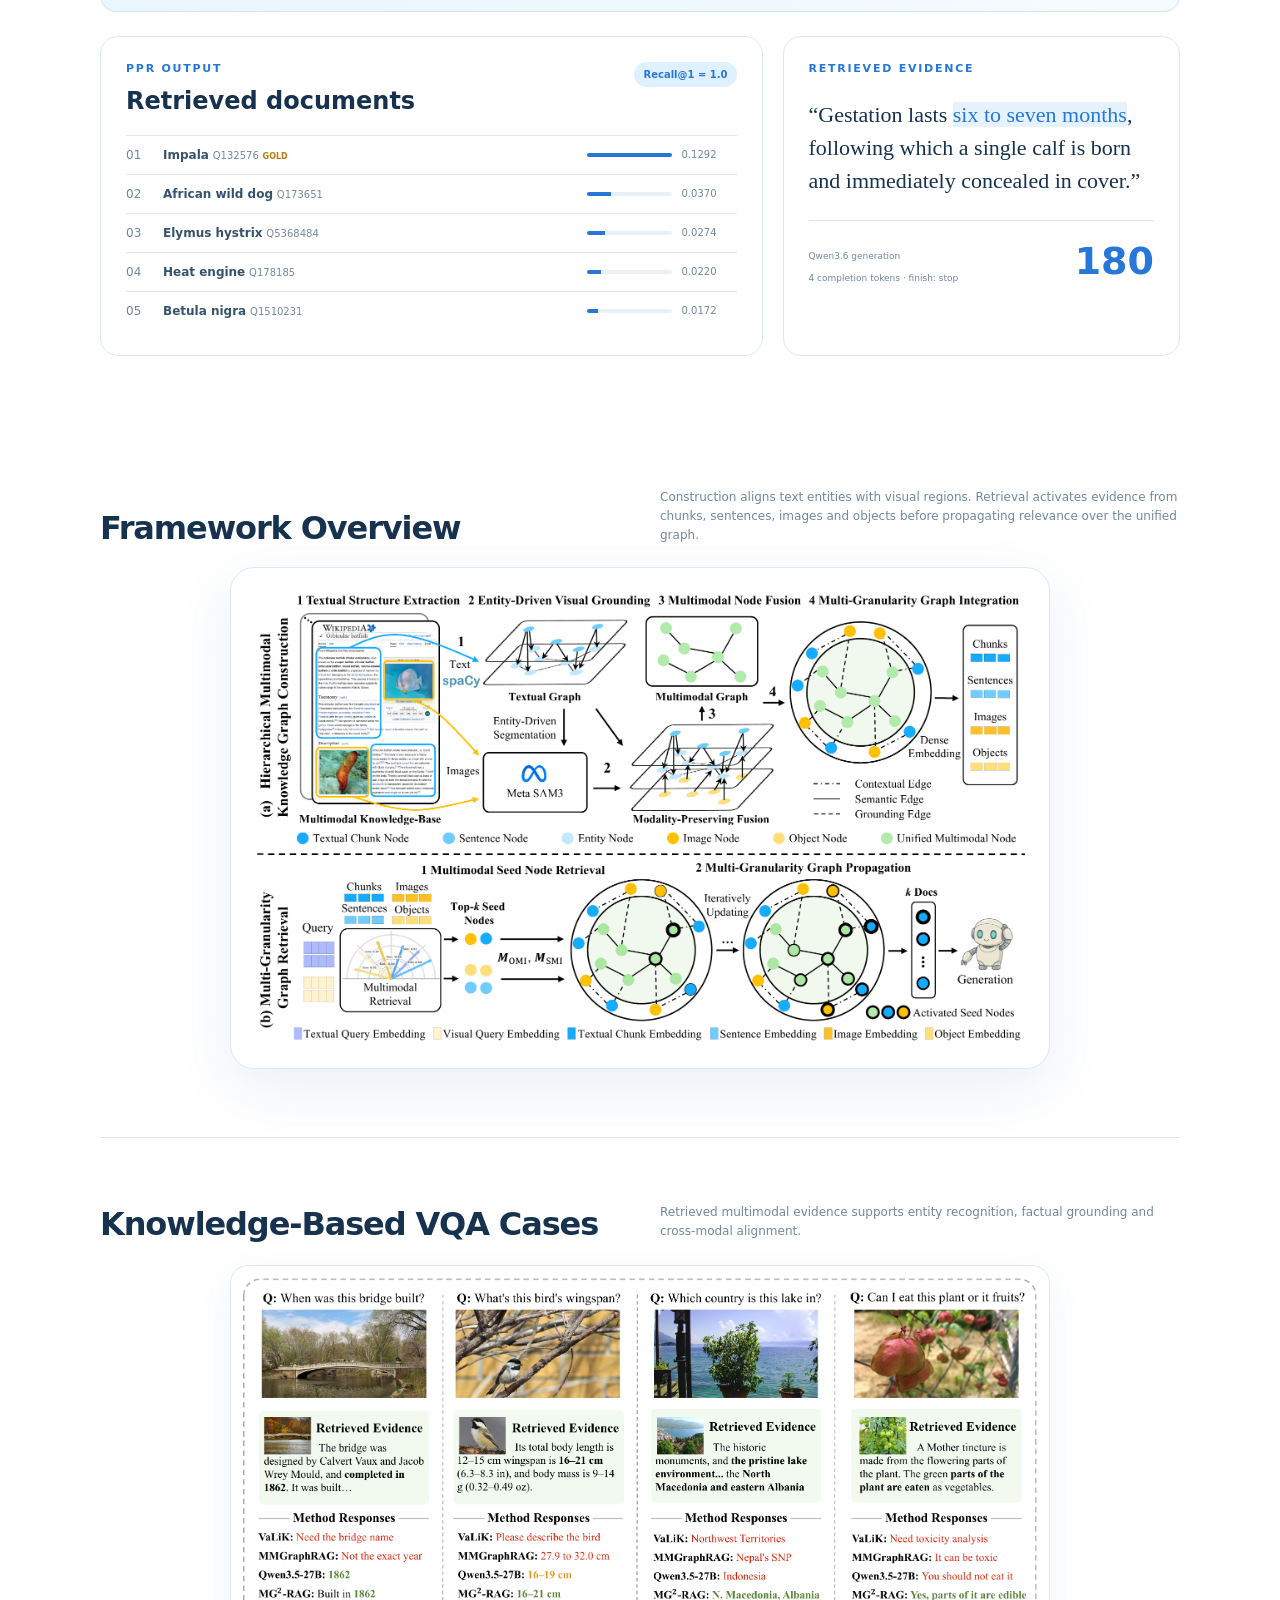
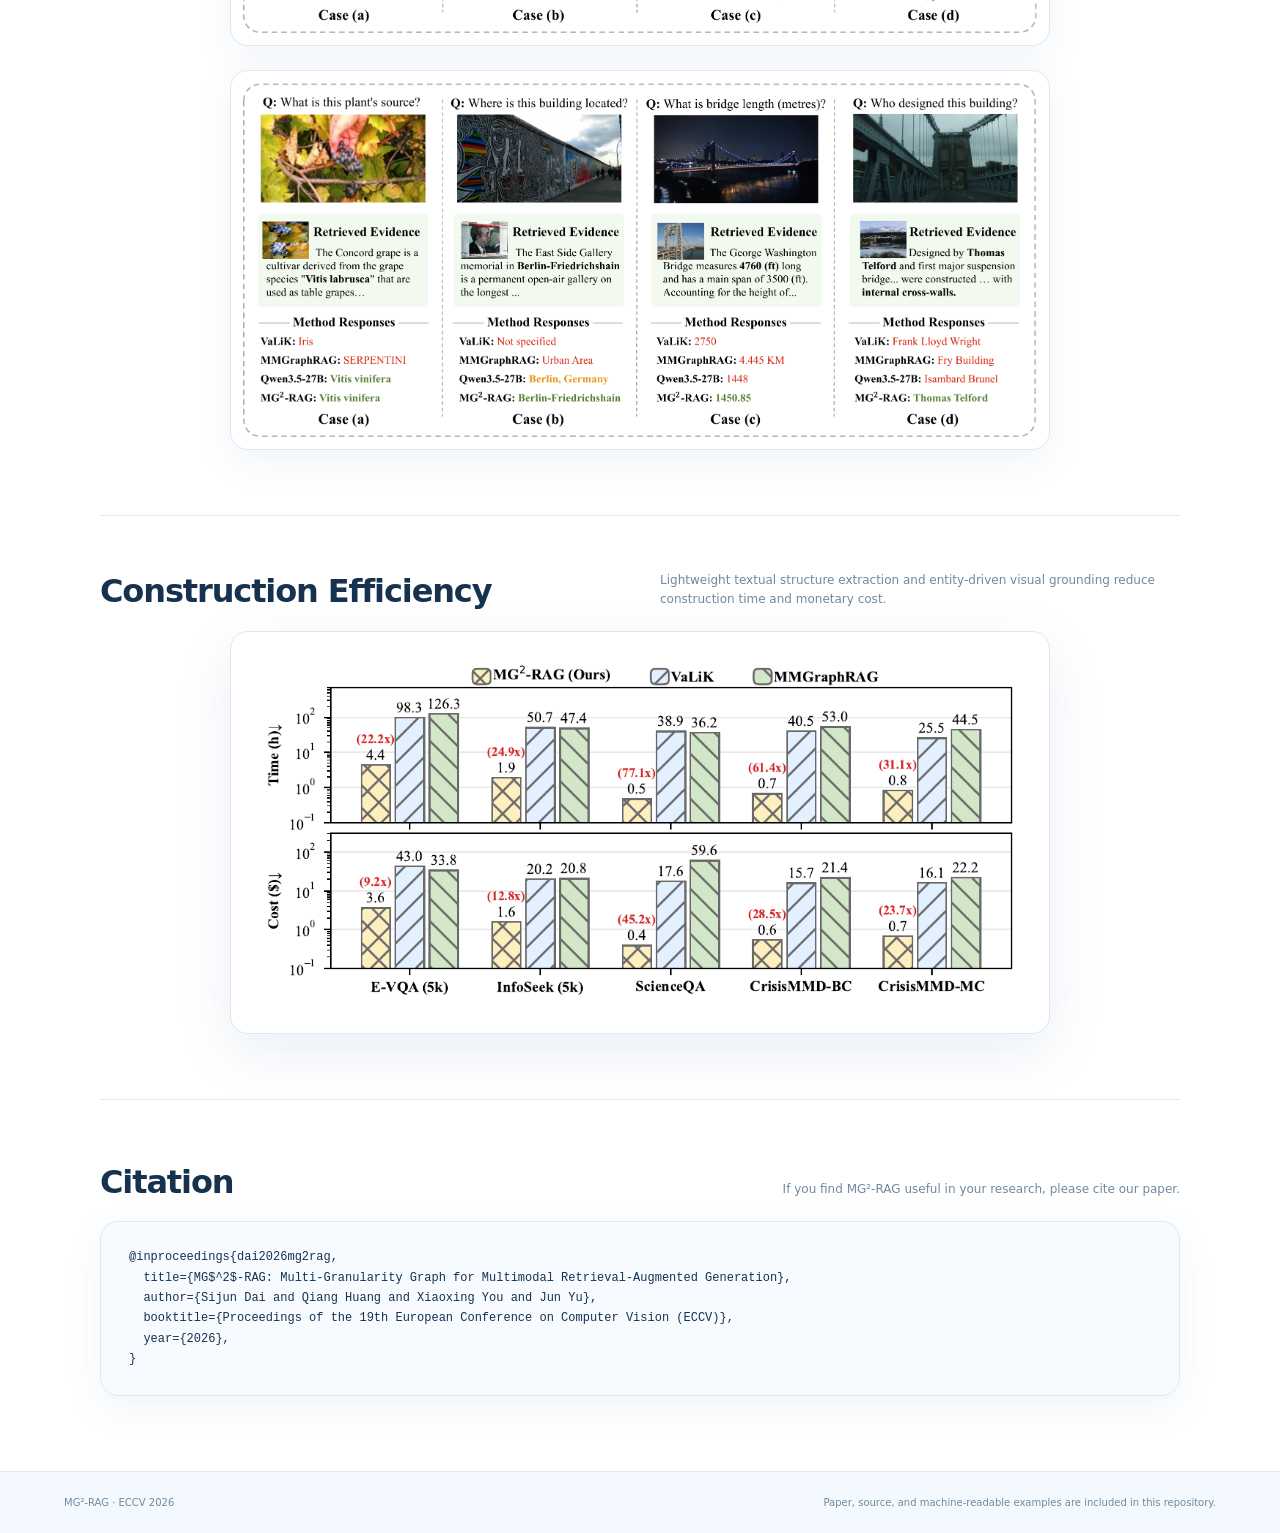
==== commit 64389a38: "docs: update citations for ECCV 2026 proceedings" ====
--- a/examples/web/index.html
+++ b/examples/web/index.html
@@ -86,14 +86,11 @@
 
     <section id="citation" class="citation-section">
       <div class="section-heading"><h2>Citation</h2><p>If you find MG²-RAG useful in your research, please cite our paper.</p></div>
-      <div class="citation-block"><pre><code>@misc{dai2026mg2ragmultigranularitygraphmultimodal,
+      <div class="citation-block"><pre><code>@inproceedings{dai2026mg2rag,
   title={MG$^2$-RAG: Multi-Granularity Graph for Multimodal Retrieval-Augmented Generation},
   author={Sijun Dai and Qiang Huang and Xiaoxing You and Jun Yu},
+  booktitle={Proceedings of the 19th European Conference on Computer Vision (ECCV)},
   year={2026},
-  eprint={2604.04969},
-  archivePrefix={arXiv},
-  primaryClass={cs.IR},
-  url={https://arxiv.org/abs/2604.04969},
 }</code></pre></div>
     </section>
   </main>
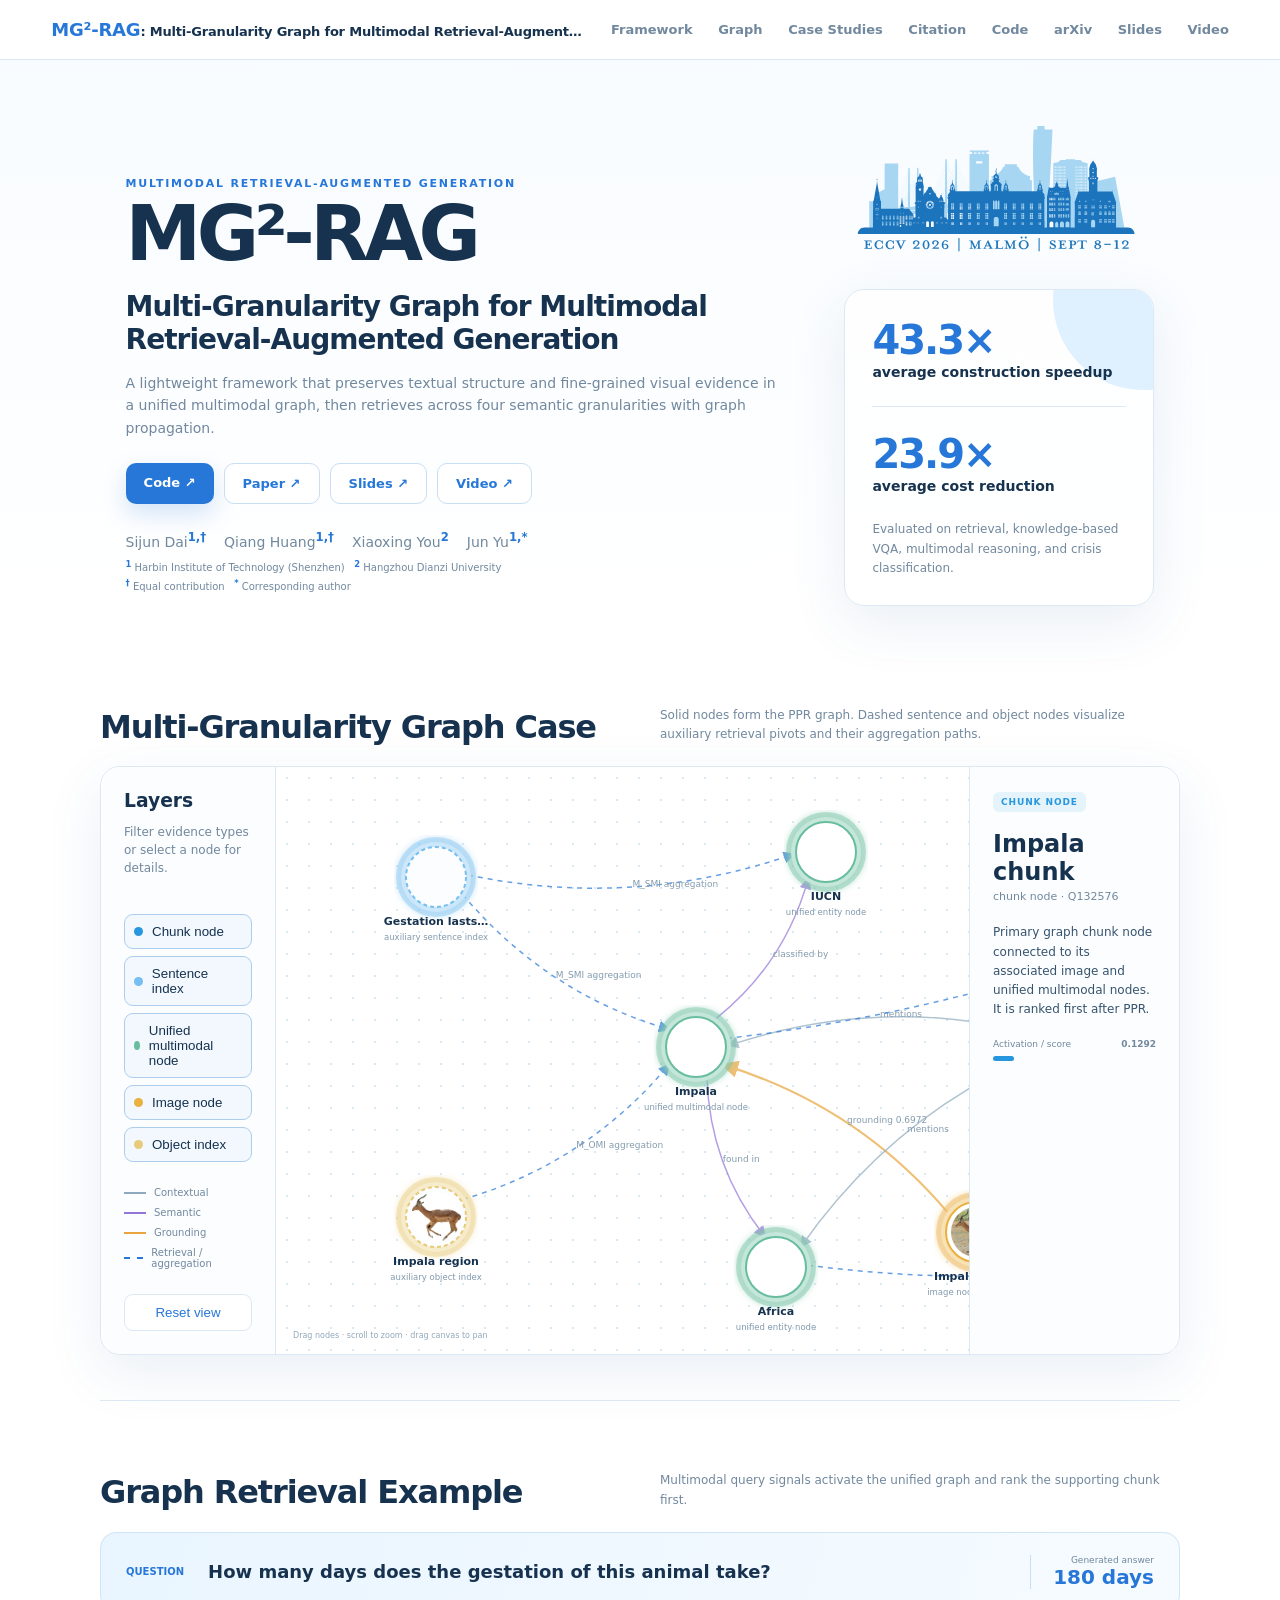
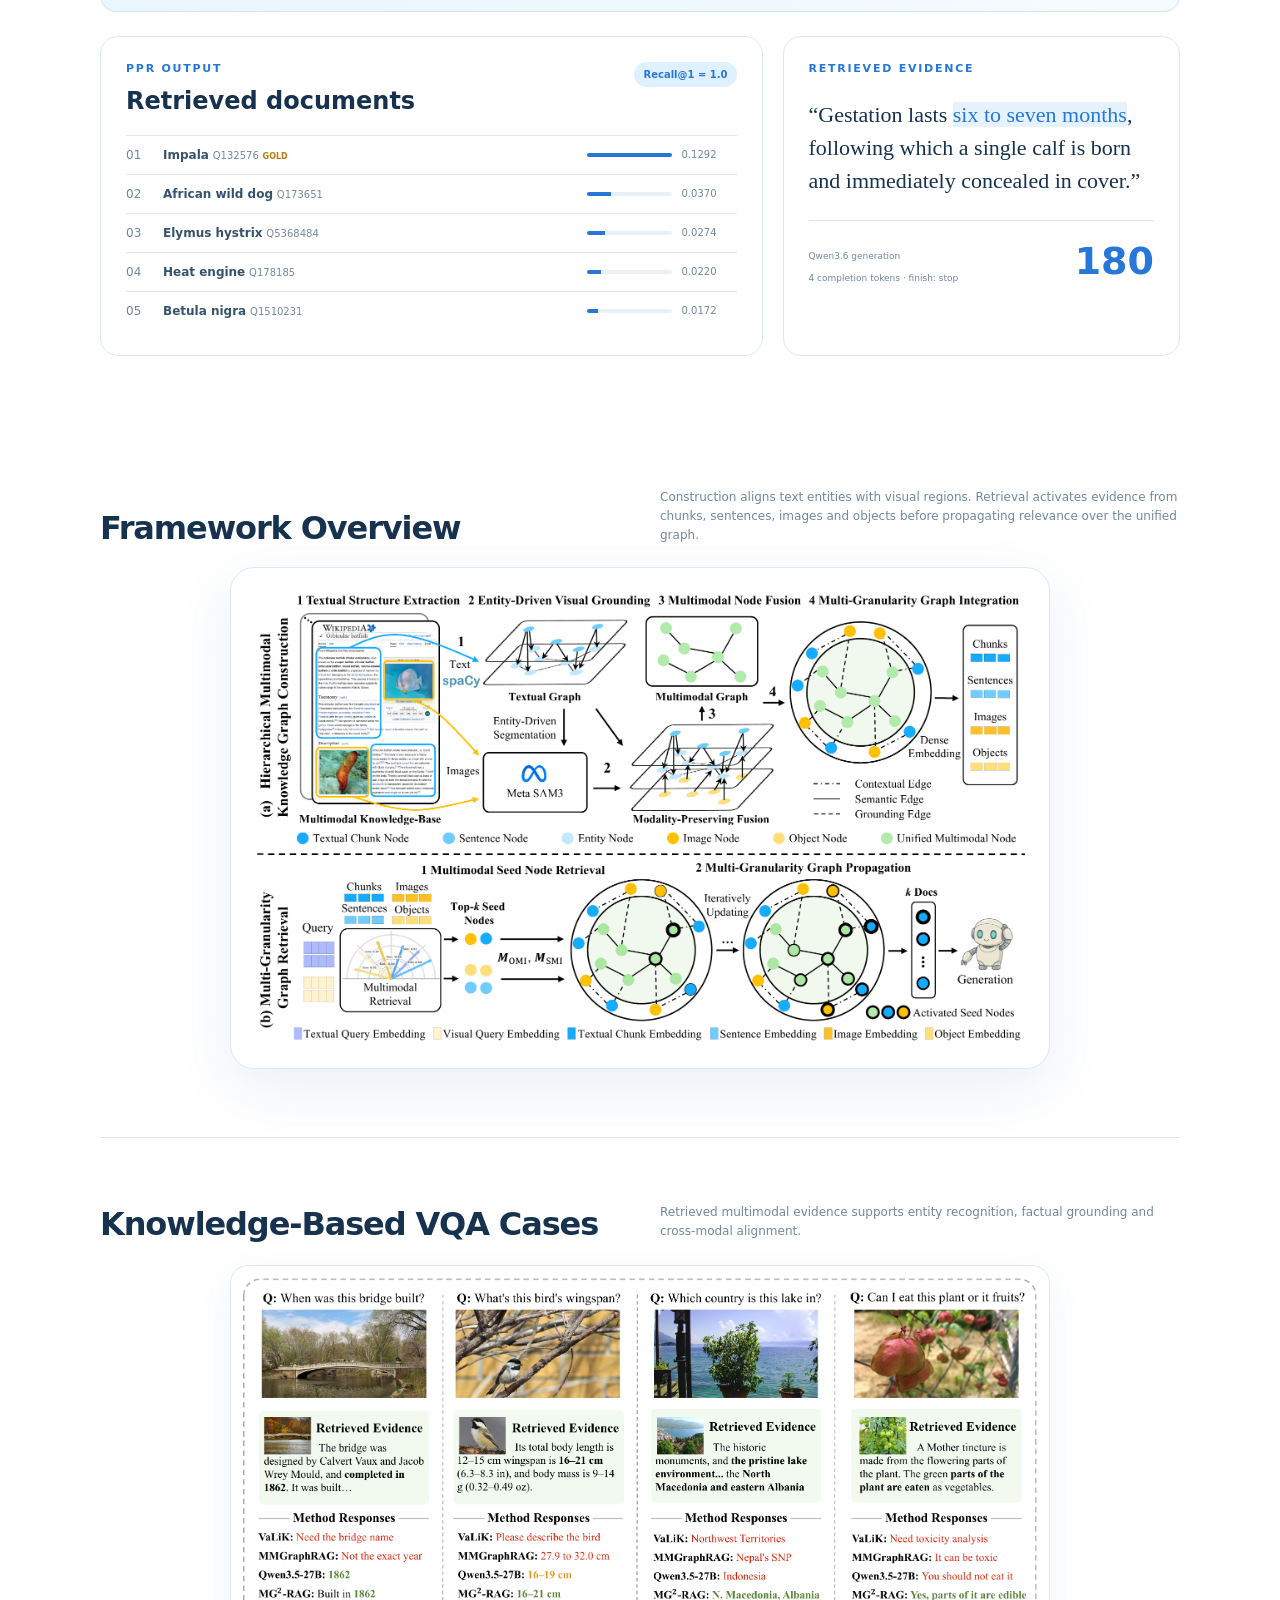
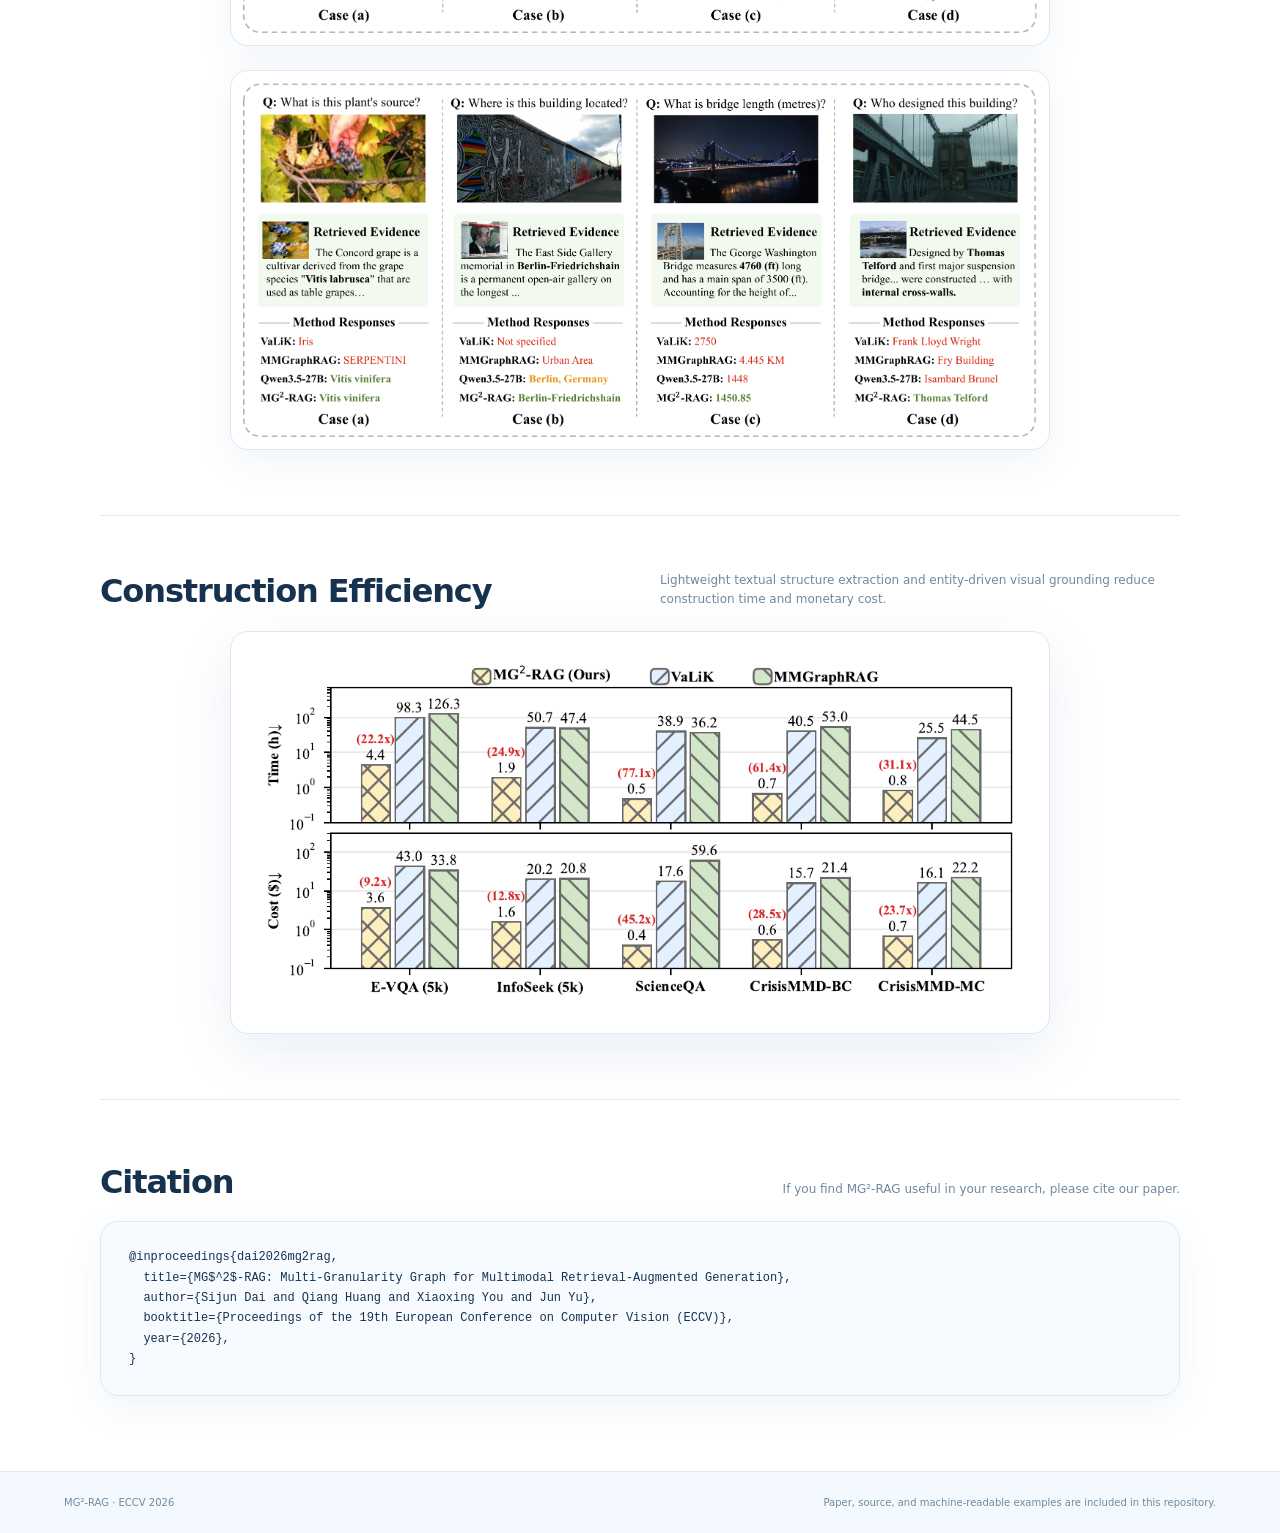
==== commit b2dede0a: "docs: add slides and video links" ====
--- a/examples/web/index.html
+++ b/examples/web/index.html
@@ -10,7 +10,7 @@
 <body>
   <header class="topbar">
     <a class="brand" href="https://arxiv.org/abs/2604.04969"><span>MG²-RAG</span>: Multi-Granularity Graph for Multimodal Retrieval-Augmented Generation</a>
-    <nav><a href="#framework">Framework</a><a href="#graph-demo">Graph</a><a href="#case-studies">Case Studies</a><a href="#citation">Citation</a><a href="https://github.com/Daboolu/MG2-RAG">Code</a><a href="https://arxiv.org/abs/2604.04969">arXiv</a></nav>
+    <nav><a href="#framework">Framework</a><a href="#graph-demo">Graph</a><a href="#case-studies">Case Studies</a><a href="#citation">Citation</a><a href="https://github.com/Daboolu/MG2-RAG">Code</a><a href="https://arxiv.org/abs/2604.04969">arXiv</a><a href="https://drive.google.com/file/d/1Y3UbiskGVYvOQo-8L5vb9iaqeCc2z3-v/view?usp=drive_link" target="_blank" rel="noopener noreferrer">Slides</a><a href="https://drive.google.com/file/d/1Q6JsmeLi0vbGvQ9irAbTJMJbgB11xUgJ/view?usp=drive_link" target="_blank" rel="noopener noreferrer">Video</a></nav>
   </header>
 
   <main>
@@ -20,7 +20,7 @@
         <h1>MG²-RAG</h1>
         <h2>Multi-Granularity Graph for Multimodal Retrieval-Augmented Generation</h2>
         <p class="lead">A lightweight framework that preserves textual structure and fine-grained visual evidence in a unified multimodal graph, then retrieves across four semantic granularities with graph propagation.</p>
-        <div class="hero-actions"><a class="primary" href="https://github.com/Daboolu/MG2-RAG">Code ↗</a><a class="secondary" href="https://arxiv.org/abs/2604.04969">arXiv Paper ↗</a></div>
+        <div class="hero-actions"><a class="primary" href="https://github.com/Daboolu/MG2-RAG">Code ↗</a><a class="secondary" href="https://arxiv.org/abs/2604.04969">Paper ↗</a><a class="secondary" href="https://drive.google.com/file/d/1Y3UbiskGVYvOQo-8L5vb9iaqeCc2z3-v/view?usp=drive_link" target="_blank" rel="noopener noreferrer">Slides ↗</a><a class="secondary" href="https://drive.google.com/file/d/1Q6JsmeLi0vbGvQ9irAbTJMJbgB11xUgJ/view?usp=drive_link" target="_blank" rel="noopener noreferrer">Video ↗</a></div>
         <div class="authors">
           <p><span><a href="https://github.com/Daboolu" target="_blank" rel="noopener noreferrer">Sijun Dai<sup>1,†</sup></a></span><span><a href="https://sites.google.com/site/qianghuang2017/home" target="_blank" rel="noopener noreferrer">Qiang Huang<sup>1,†</sup></a></span><span><a href="https://github.com/youxiaoxing" target="_blank" rel="noopener noreferrer">Xiaoxing You<sup>2</sup></a></span><span><a href="https://sites.google.com/view/yu-jun" target="_blank" rel="noopener noreferrer">Jun Yu<sup>1,*</sup></a></span></p>
           <small><sup>1</sup> Harbin Institute of Technology (Shenzhen) &nbsp; <sup>2</sup> Hangzhou Dianzi University</small>
--- a/examples/web/styles.css
+++ b/examples/web/styles.css
@@ -26,7 +26,7 @@
 h1 { color:var(--ink); font-size:clamp(48px,6vw,76px); line-height:.84; letter-spacing:-.06em; margin:0; }
 .hero h2 { color:var(--ink); font-size:clamp(20px,2.2vw,28px); line-height:1.18; letter-spacing:-.035em; max-width:700px; margin:24px 0 16px; overflow-wrap:anywhere; }
 .lead { max-width:700px; font-size:14px; line-height:1.6; color:var(--muted); }
-.hero-actions { display:flex; gap:10px; margin:24px 0; }
+.hero-actions { display:flex; flex-wrap:wrap; gap:10px; margin:24px 0; }
 .hero-actions a { padding:12px 18px; border-radius:10px; text-decoration:none; font-size:13px; font-weight:750; }
 .hero-actions .primary { background:var(--blue); color:white; box-shadow:0 10px 25px rgba(38,119,216,.2); }
 .hero-actions .secondary { color:var(--blue); border:1px solid #c8def2; background:white; }
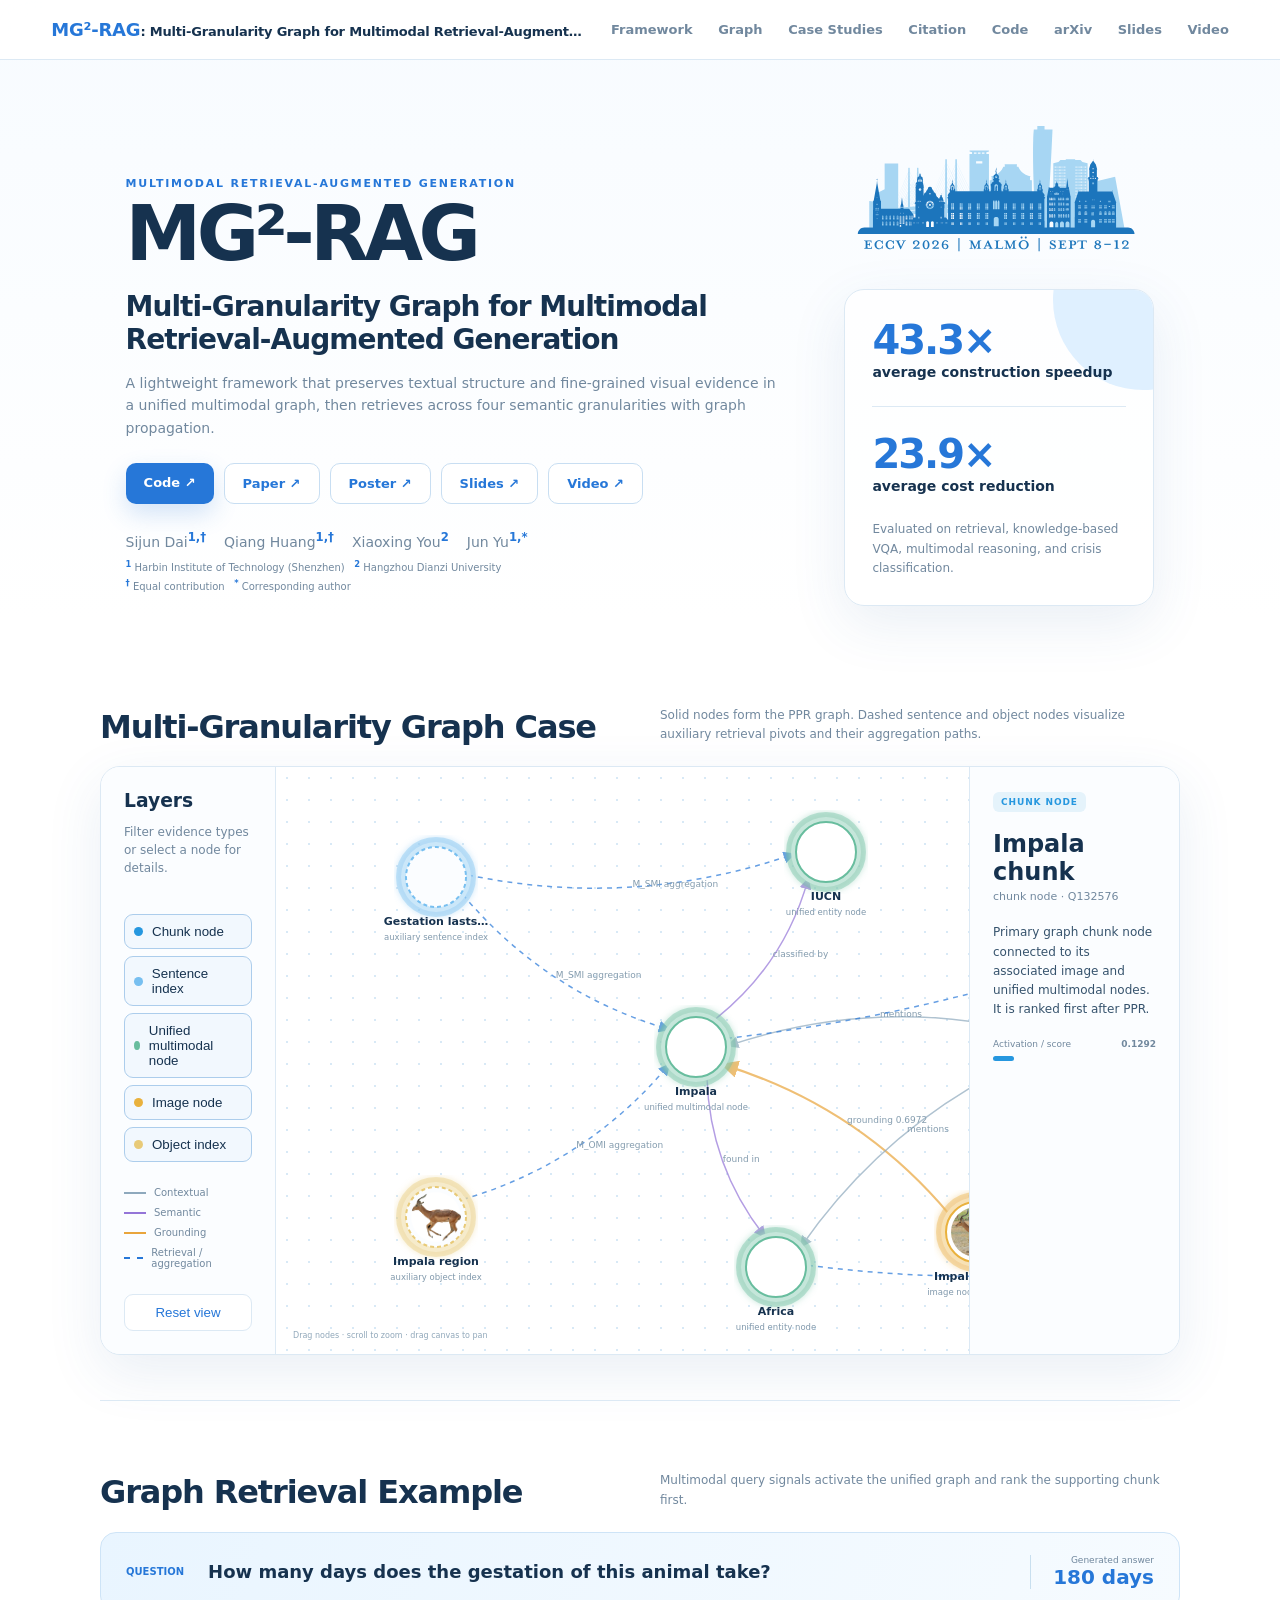
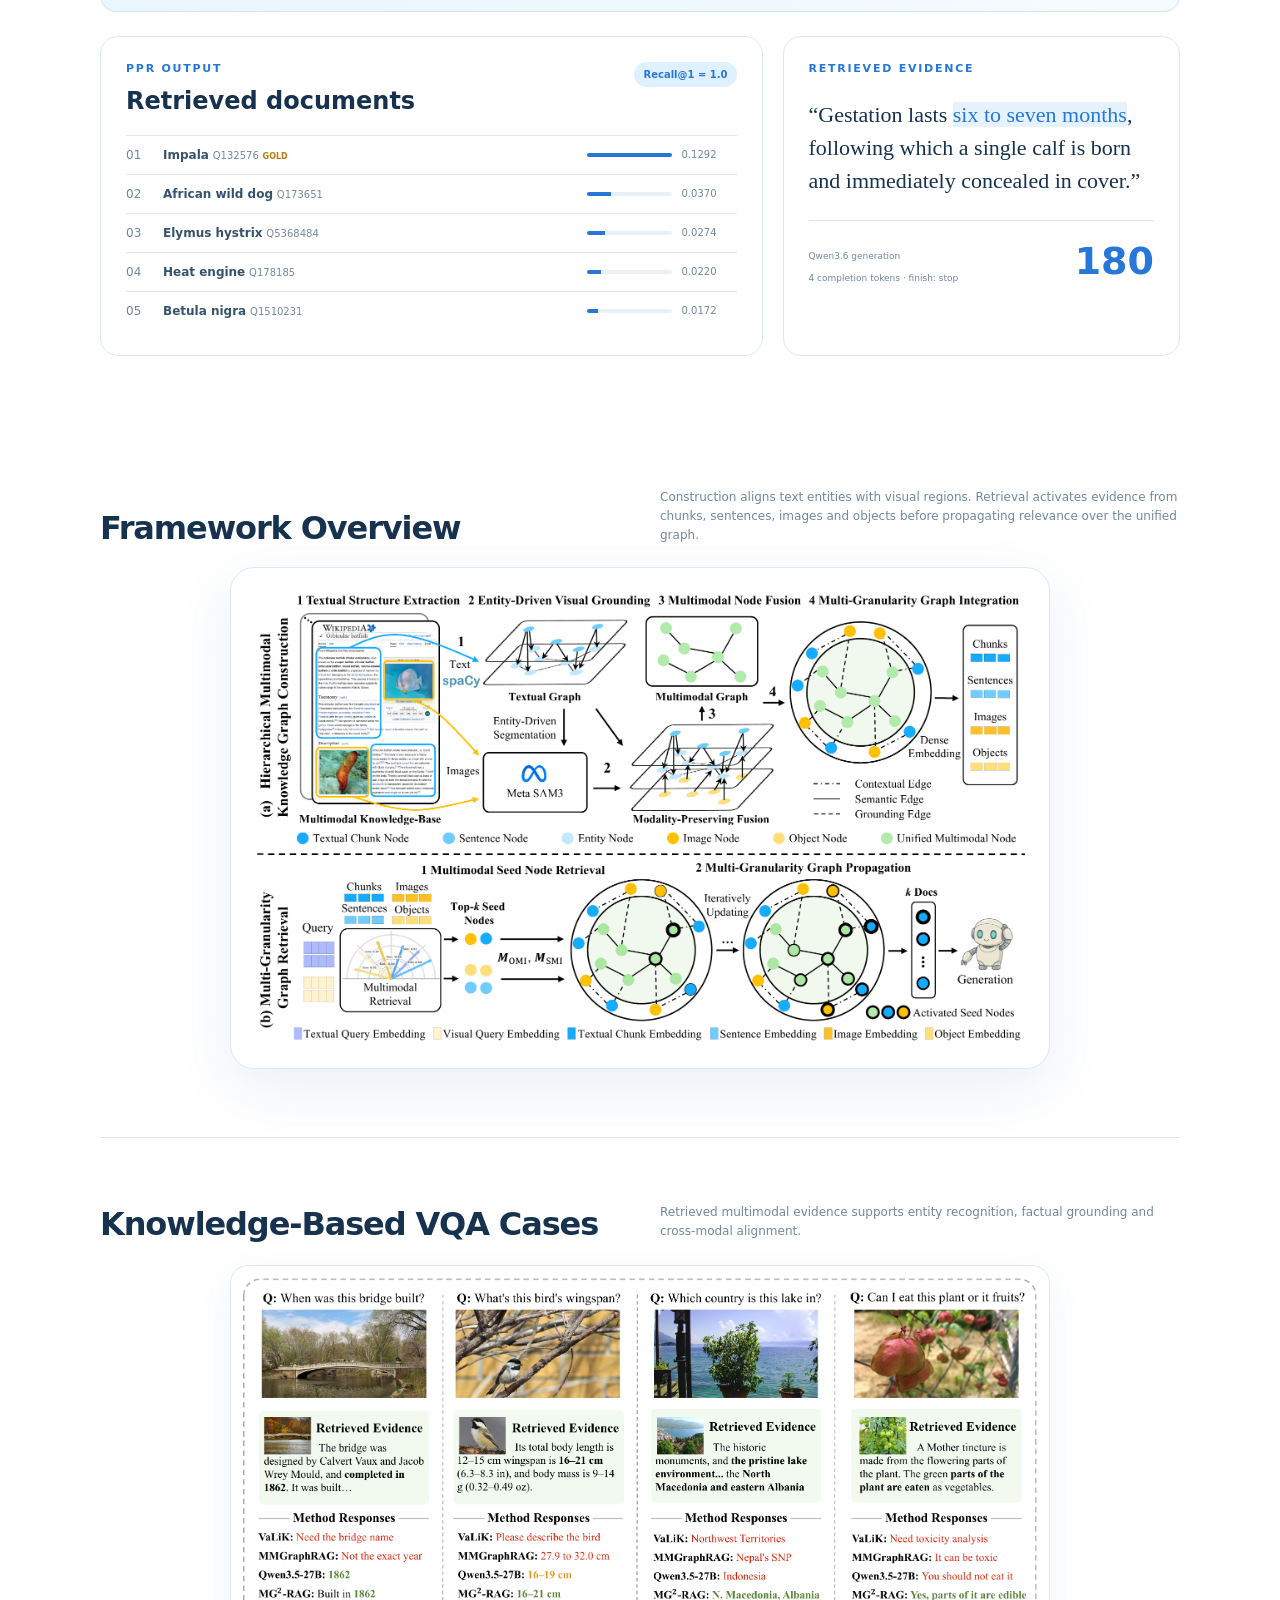
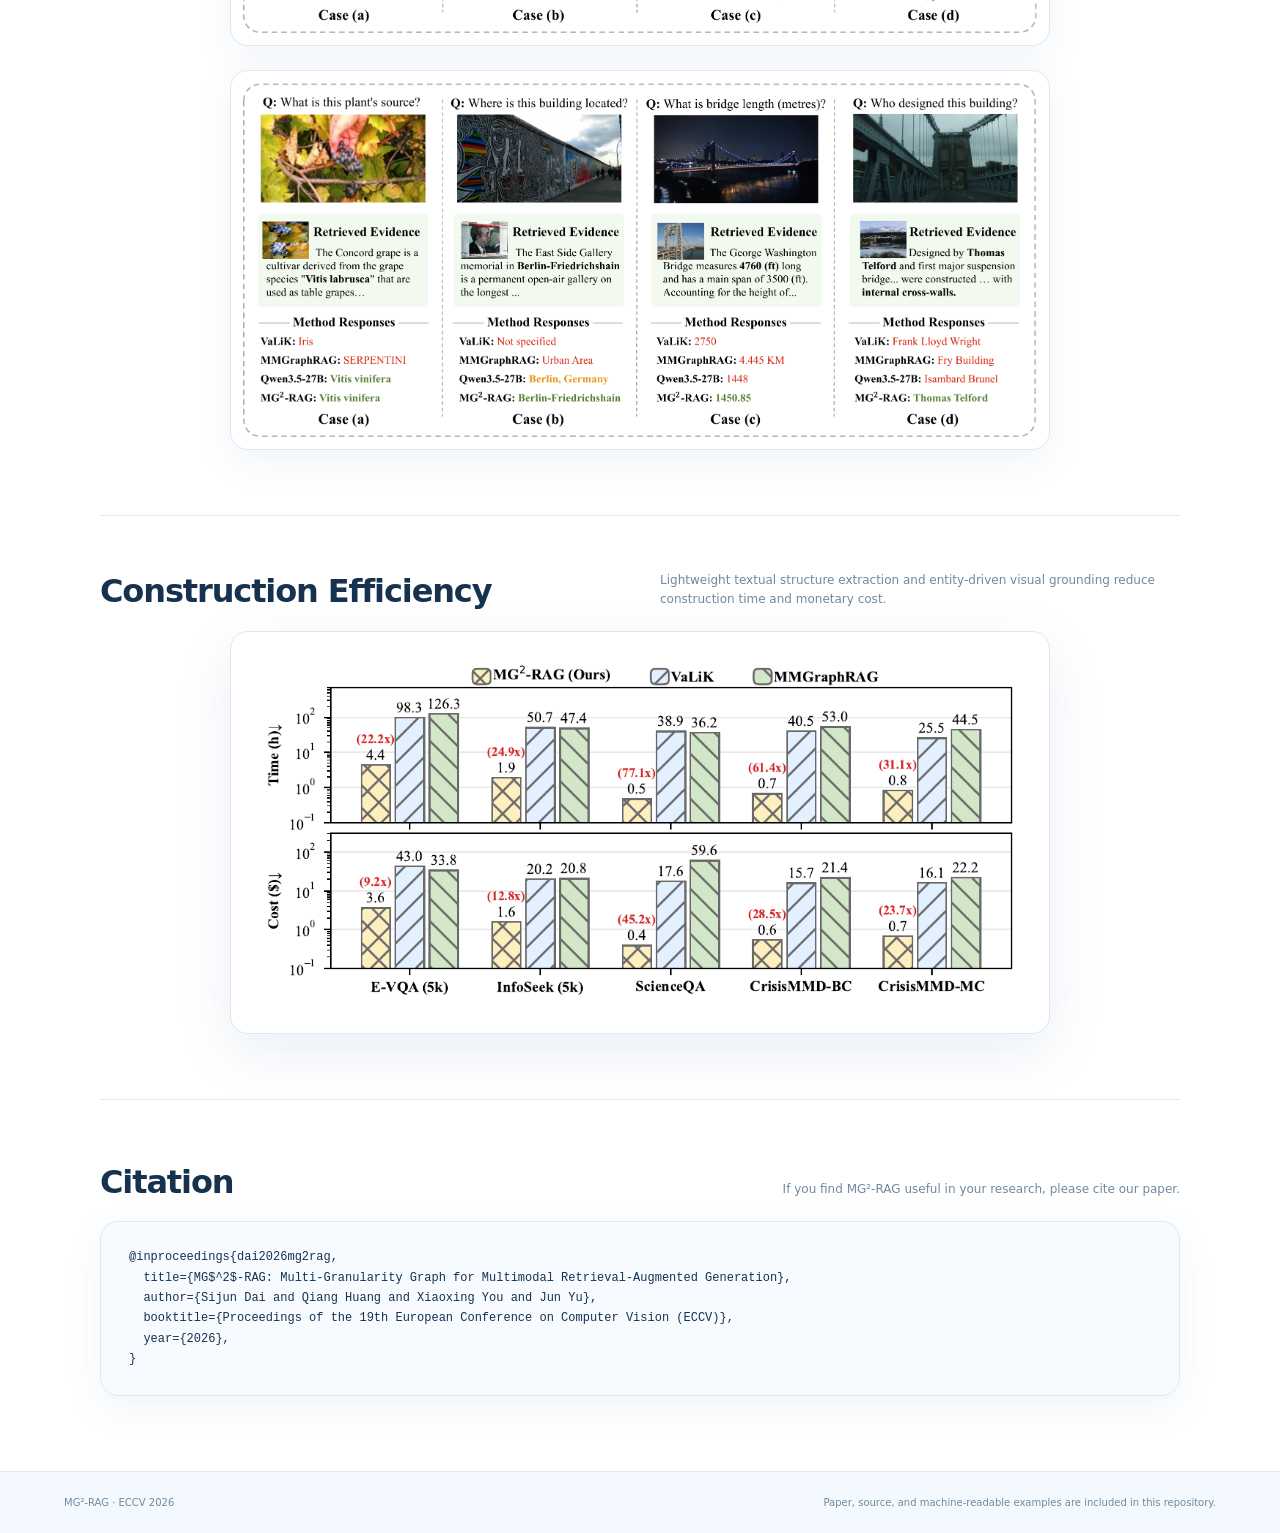
==== commit f22a9824: "feat: add E-VQA data builder and poster links" ====
--- a/examples/web/index.html
+++ b/examples/web/index.html
@@ -20,7 +20,7 @@
         <h1>MG²-RAG</h1>
         <h2>Multi-Granularity Graph for Multimodal Retrieval-Augmented Generation</h2>
         <p class="lead">A lightweight framework that preserves textual structure and fine-grained visual evidence in a unified multimodal graph, then retrieves across four semantic granularities with graph propagation.</p>
-        <div class="hero-actions"><a class="primary" href="https://github.com/Daboolu/MG2-RAG">Code ↗</a><a class="secondary" href="https://arxiv.org/abs/2604.04969">Paper ↗</a><a class="secondary" href="https://drive.google.com/file/d/1Y3UbiskGVYvOQo-8L5vb9iaqeCc2z3-v/view?usp=drive_link" target="_blank" rel="noopener noreferrer">Slides ↗</a><a class="secondary" href="https://drive.google.com/file/d/1Q6JsmeLi0vbGvQ9irAbTJMJbgB11xUgJ/view?usp=drive_link" target="_blank" rel="noopener noreferrer">Video ↗</a></div>
+        <div class="hero-actions"><a class="primary" href="https://github.com/Daboolu/MG2-RAG">Code ↗</a><a class="secondary" href="https://arxiv.org/abs/2604.04969">Paper ↗</a><a class="secondary" href="https://eccv.ecva.net/virtual/2026/poster/3411" target="_blank" rel="noopener noreferrer">Poster ↗</a><a class="secondary" href="https://drive.google.com/file/d/1Y3UbiskGVYvOQo-8L5vb9iaqeCc2z3-v/view?usp=drive_link" target="_blank" rel="noopener noreferrer">Slides ↗</a><a class="secondary" href="https://drive.google.com/file/d/1Q6JsmeLi0vbGvQ9irAbTJMJbgB11xUgJ/view?usp=drive_link" target="_blank" rel="noopener noreferrer">Video ↗</a></div>
         <div class="authors">
           <p><span><a href="https://github.com/Daboolu" target="_blank" rel="noopener noreferrer">Sijun Dai<sup>1,†</sup></a></span><span><a href="https://sites.google.com/site/qianghuang2017/home" target="_blank" rel="noopener noreferrer">Qiang Huang<sup>1,†</sup></a></span><span><a href="https://github.com/youxiaoxing" target="_blank" rel="noopener noreferrer">Xiaoxing You<sup>2</sup></a></span><span><a href="https://sites.google.com/view/yu-jun" target="_blank" rel="noopener noreferrer">Jun Yu<sup>1,*</sup></a></span></p>
           <small><sup>1</sup> Harbin Institute of Technology (Shenzhen) &nbsp; <sup>2</sup> Hangzhou Dianzi University</small>
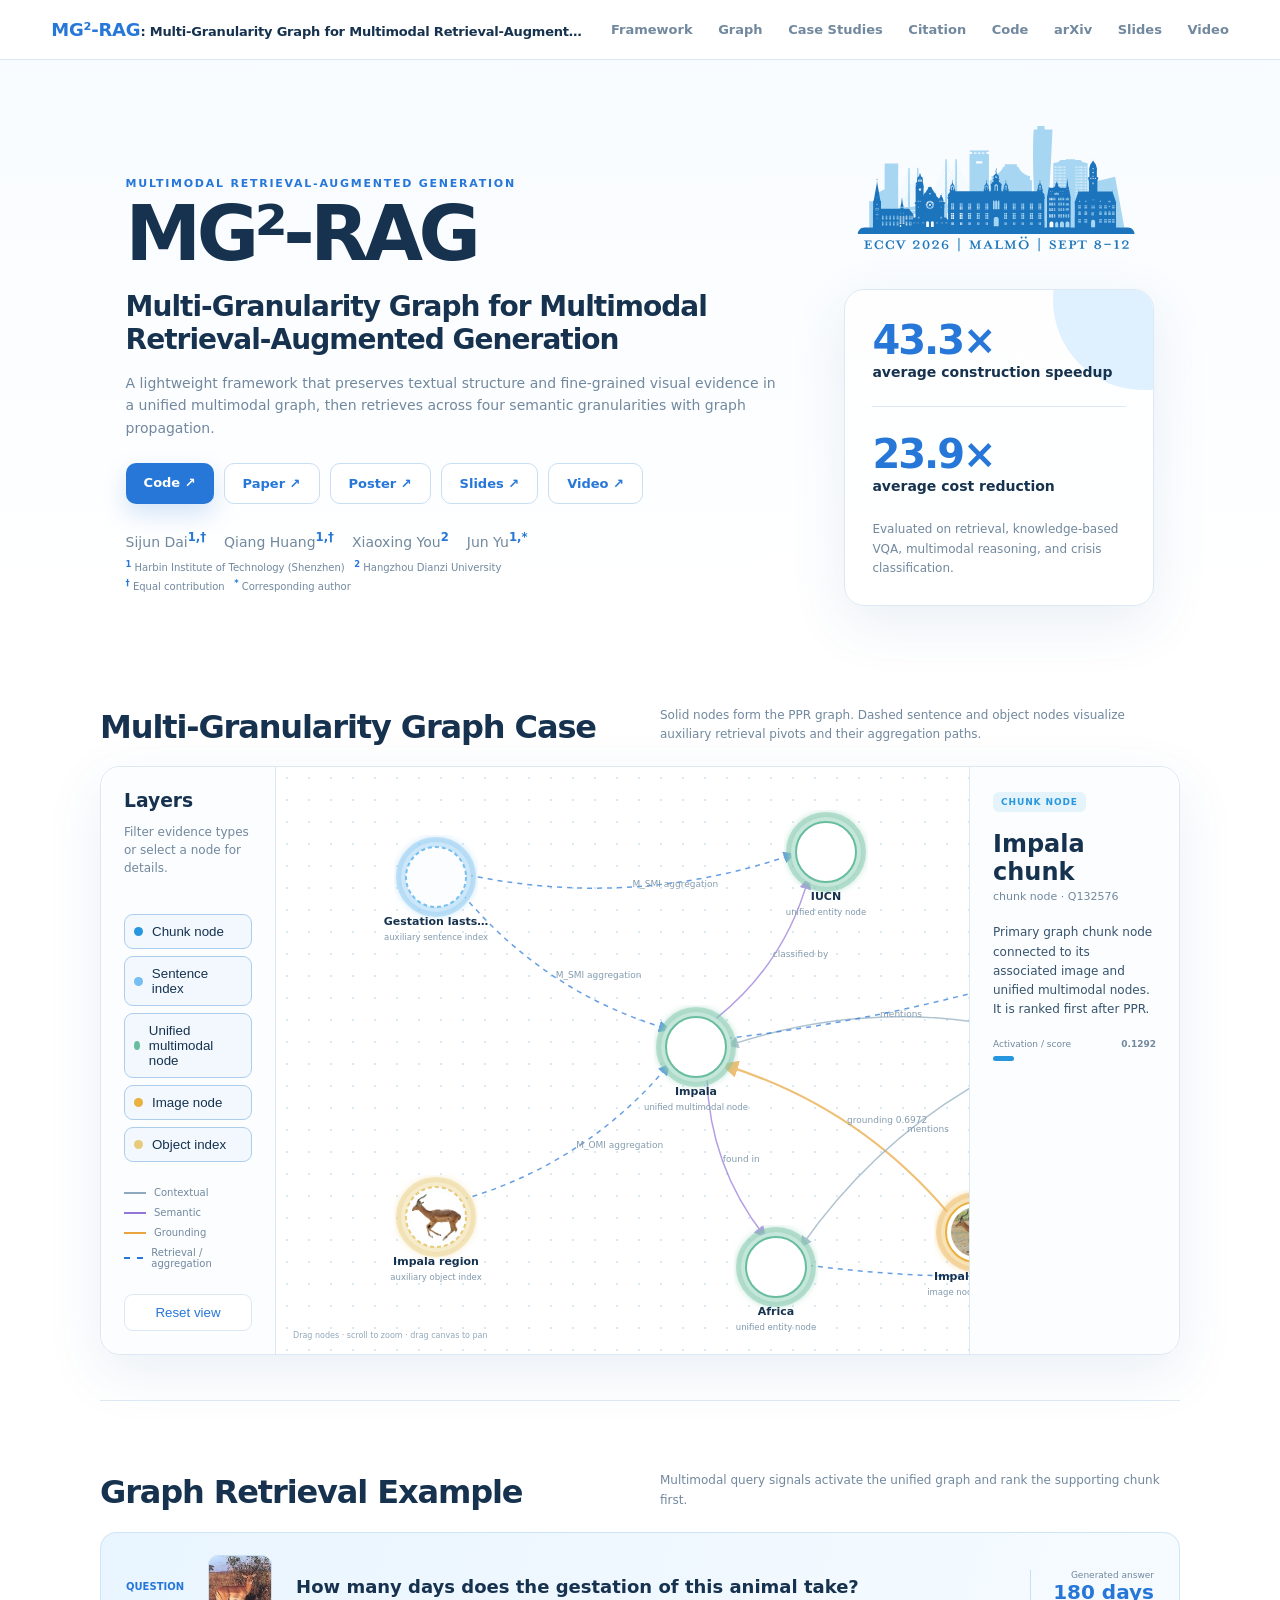
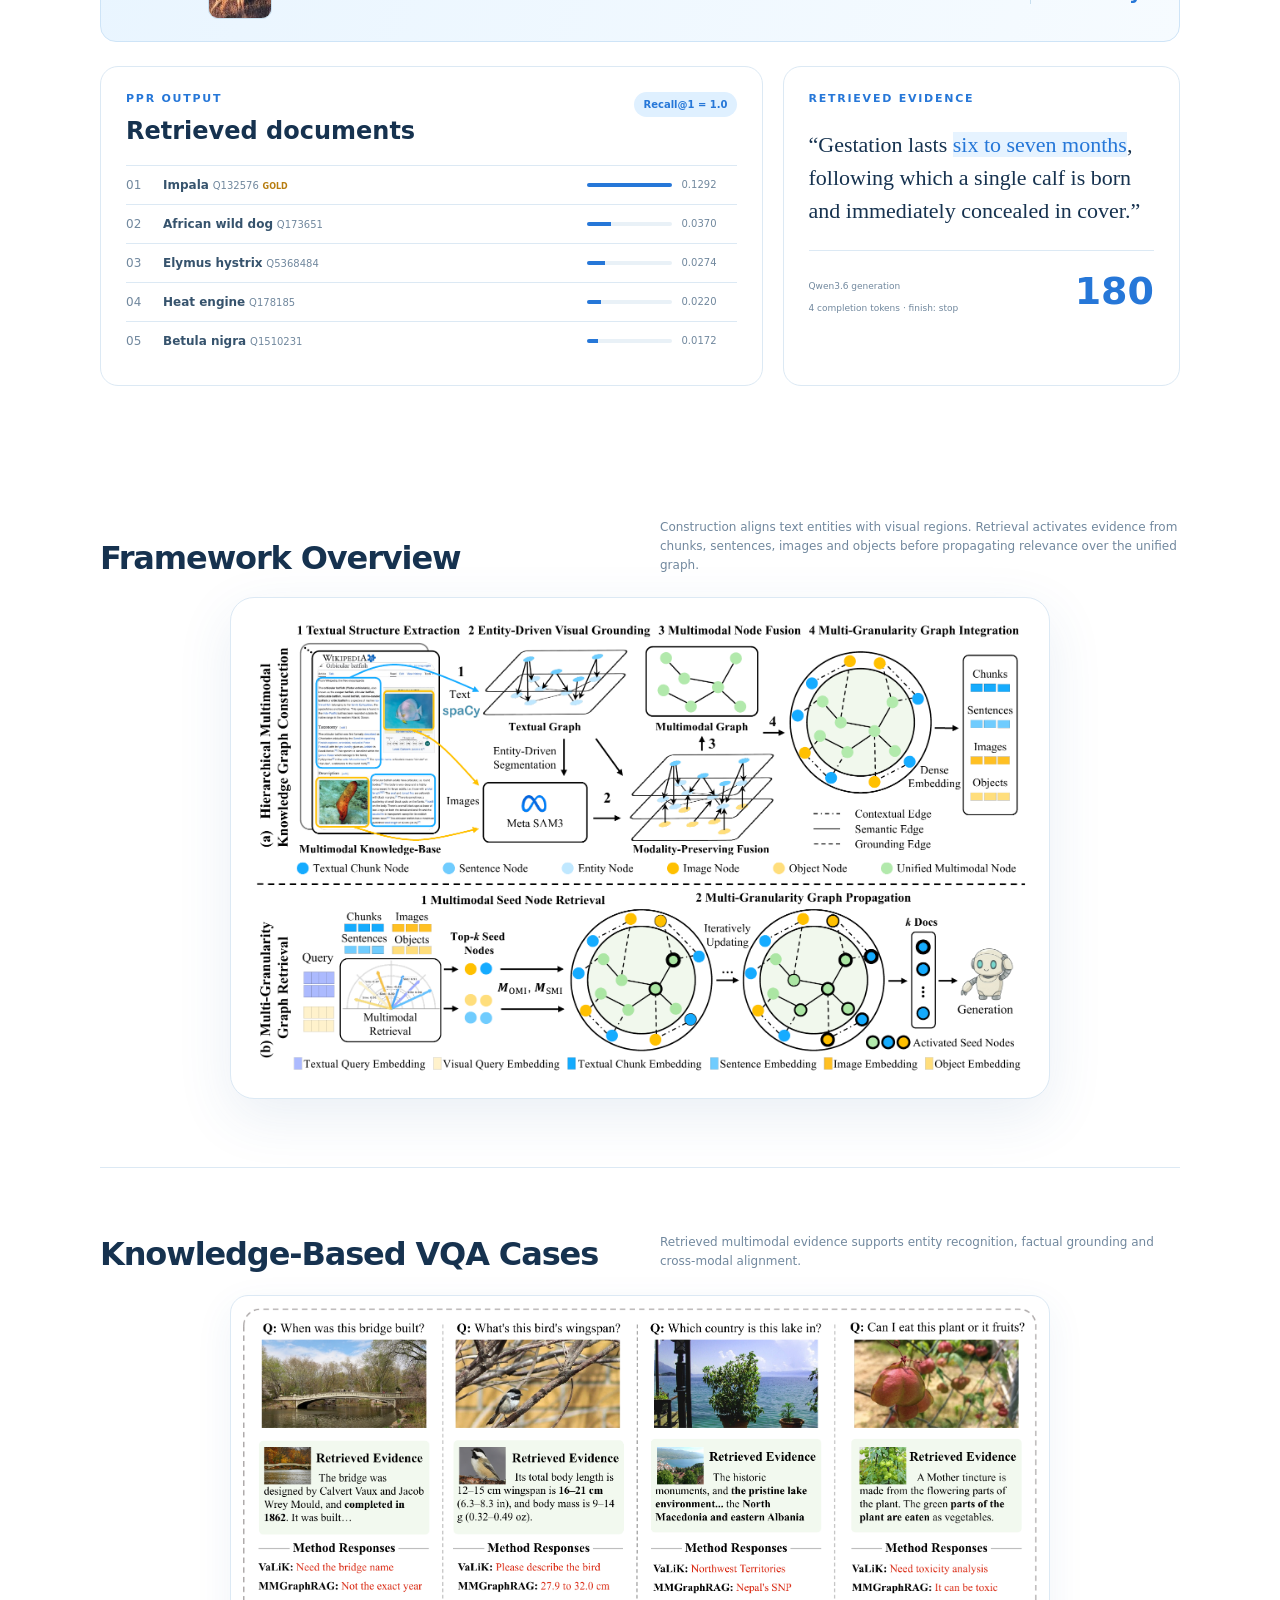
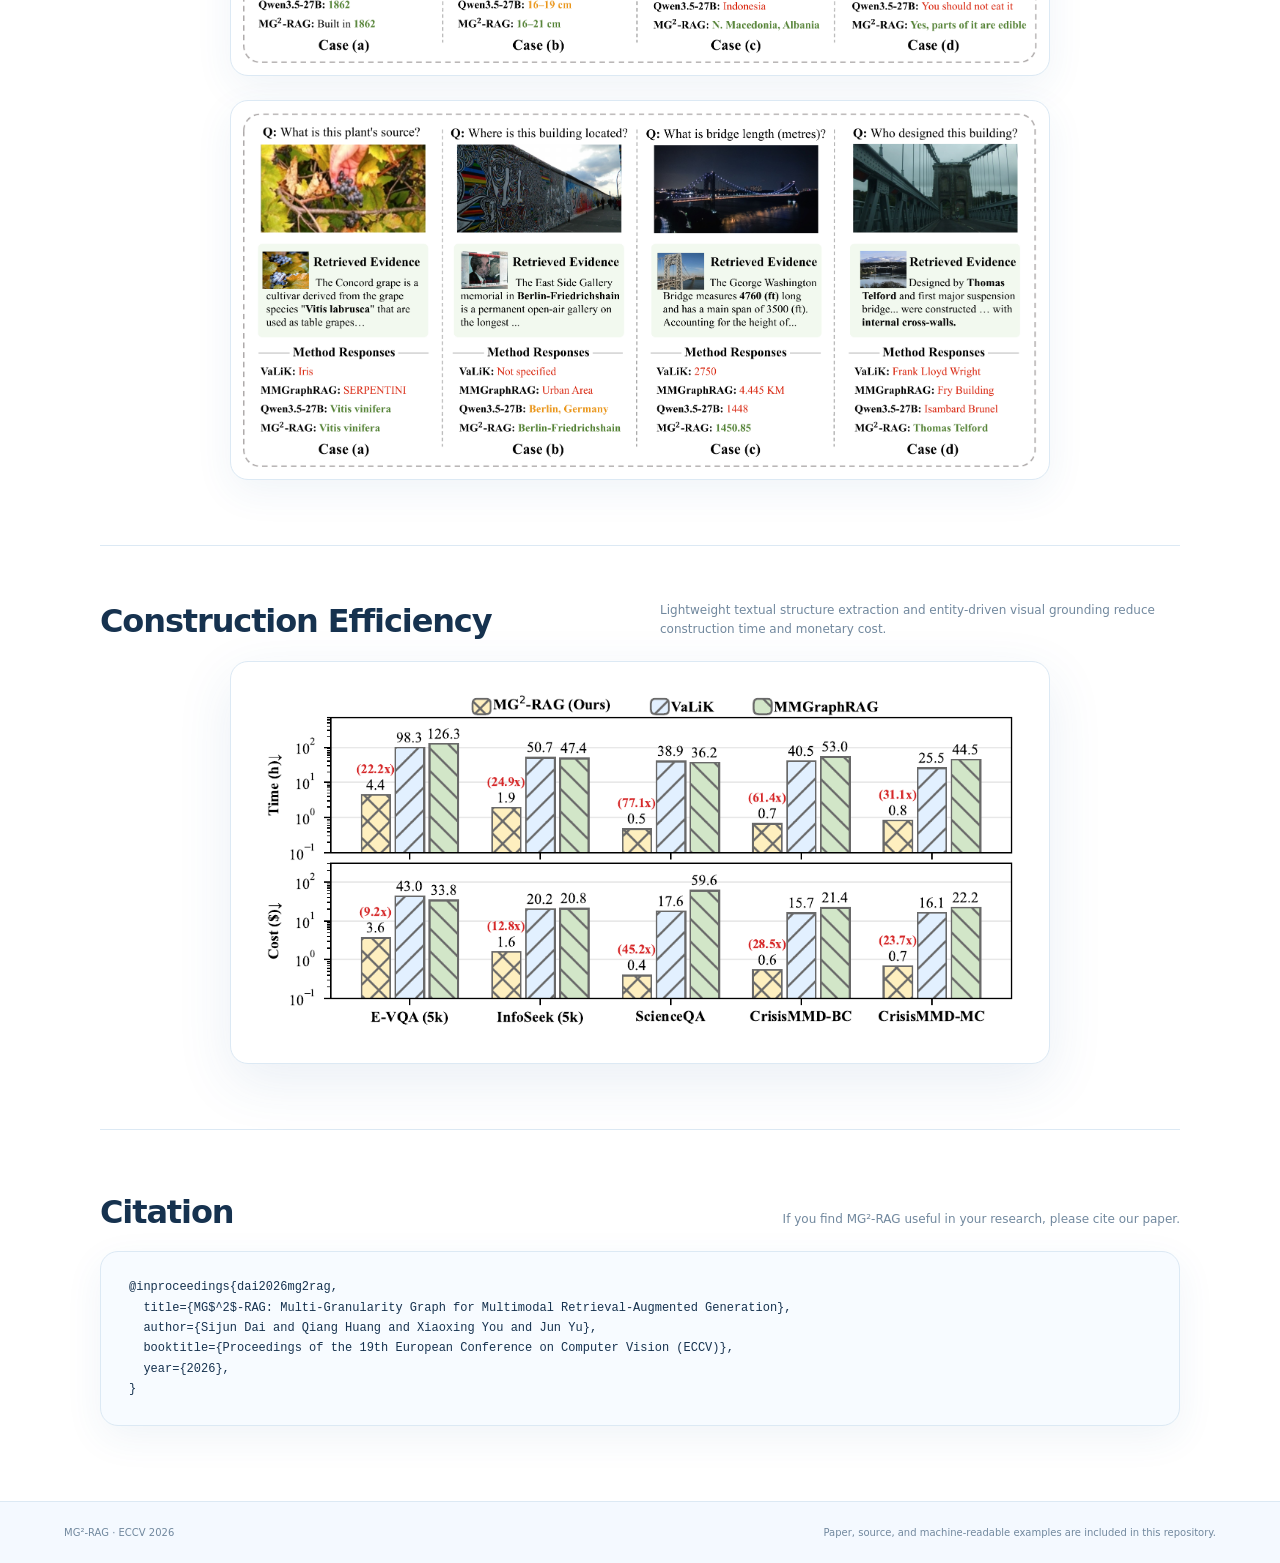
==== commit 91f0eed6: "feat(web): add query image and update author links" ====
--- a/examples/web/index.html
+++ b/examples/web/index.html
@@ -22,7 +22,7 @@
         <p class="lead">A lightweight framework that preserves textual structure and fine-grained visual evidence in a unified multimodal graph, then retrieves across four semantic granularities with graph propagation.</p>
         <div class="hero-actions"><a class="primary" href="https://github.com/Daboolu/MG2-RAG">Code ↗</a><a class="secondary" href="https://arxiv.org/abs/2604.04969">Paper ↗</a><a class="secondary" href="https://eccv.ecva.net/virtual/2026/poster/3411" target="_blank" rel="noopener noreferrer">Poster ↗</a><a class="secondary" href="https://drive.google.com/file/d/1Y3UbiskGVYvOQo-8L5vb9iaqeCc2z3-v/view?usp=drive_link" target="_blank" rel="noopener noreferrer">Slides ↗</a><a class="secondary" href="https://drive.google.com/file/d/1Q6JsmeLi0vbGvQ9irAbTJMJbgB11xUgJ/view?usp=drive_link" target="_blank" rel="noopener noreferrer">Video ↗</a></div>
         <div class="authors">
-          <p><span><a href="https://github.com/Daboolu" target="_blank" rel="noopener noreferrer">Sijun Dai<sup>1,†</sup></a></span><span><a href="https://sites.google.com/site/qianghuang2017/home" target="_blank" rel="noopener noreferrer">Qiang Huang<sup>1,†</sup></a></span><span><a href="https://github.com/youxiaoxing" target="_blank" rel="noopener noreferrer">Xiaoxing You<sup>2</sup></a></span><span><a href="https://sites.google.com/view/yu-jun" target="_blank" rel="noopener noreferrer">Jun Yu<sup>1,*</sup></a></span></p>
+          <p><span><a href="https://scholar.google.com/citations?user=OZtZbw0AAAAJ&amp;hl=en" target="_blank" rel="noopener noreferrer">Sijun Dai<sup>1,†</sup></a></span><span><a href="https://sites.google.com/site/qianghuang2017/home" target="_blank" rel="noopener noreferrer">Qiang Huang<sup>1,†</sup></a></span><span><a href="https://scholar.google.com/citations?user=l4ZdHI4AAAAJ&amp;hl=en" target="_blank" rel="noopener noreferrer">Xiaoxing You<sup>2</sup></a></span><span><a href="https://sites.google.com/view/yu-jun" target="_blank" rel="noopener noreferrer">Jun Yu<sup>1,*</sup></a></span></p>
           <small><sup>1</sup> Harbin Institute of Technology (Shenzhen) &nbsp; <sup>2</sup> Hangzhou Dianzi University</small>
           <small><sup>†</sup> Equal contribution &nbsp; <sup>*</sup> Corresponding author</small>
         </div>
@@ -61,7 +61,7 @@
 
     <section id="example" class="example-section">
       <div class="section-heading"><h2>Graph Retrieval Example</h2><p>Multimodal query signals activate the unified graph and rank the supporting chunk first.</p></div>
-      <div class="question-banner"><span>Question</span><strong>How many days does the gestation of this animal take?</strong><div><small>Generated answer</small><b>180 days</b></div></div>
+      <div class="question-banner"><span>Question</span><img class="query-thumbnail" src="../showcase/impala/query_image.jpg" alt="Query image of an impala"><strong>How many days does the gestation of this animal take?</strong><div><small>Generated answer</small><b>180 days</b></div></div>
       <div class="results">
         <article class="ranking-card"><div class="mini-heading"><div><p class="eyebrow">PPR OUTPUT</p><h3>Retrieved documents</h3></div><b>Recall@1 = 1.0</b></div><div id="ranking"></div></article>
         <article class="evidence-card"><p class="eyebrow">RETRIEVED EVIDENCE</p><blockquote>“Gestation lasts <mark>six to seven months</mark>, following which a single calf is born and immediately concealed in cover.”</blockquote><div class="generation"><span>Qwen3.6 generation</span><strong>180</strong><small>4 completion tokens · finish: stop</small></div></article>
--- a/examples/web/styles.css
+++ b/examples/web/styles.css
@@ -77,7 +77,7 @@
 .node{cursor:pointer;transition:opacity .2s}.node .halo{fill:white;stroke:var(--node-color);stroke-opacity:.12;stroke-width:10}.node .body{fill:white;stroke:var(--node-color);stroke-width:2}.node[data-type="sentence"] .body,.node[data-type="object"] .body{stroke-dasharray:4 3;fill:#fbfdff}.node.active .halo{stroke-opacity:.38;filter:url(#glow)}.node text{pointer-events:none;text-anchor:middle}.node .label{fill:var(--ink);font-size:11px;font-weight:750}.node .subtitle{fill:#8199ac;font-size:8.5px}.node image{pointer-events:none;clip-path:circle(25px at center)}.hidden{opacity:.07!important;pointer-events:none}
 .inspector { border-left:1px solid var(--line); }.empty-inspector{height:100%;display:grid;place-content:center;text-align:center;color:#9ab0c0}.inspector-tag{display:inline-flex;padding:5px 8px;border-radius:6px;background:color-mix(in srgb,var(--node-color),white 88%);color:var(--node-color);font-size:9px;text-transform:uppercase;letter-spacing:.1em;font-weight:850}.inspector h3{color:var(--ink);font-size:24px;margin:18px 0 4px}.inspector .sub{color:var(--muted);font-size:11px}.inspector img{width:100%;max-height:190px;object-fit:contain;margin-top:20px;border-radius:11px;background:white;border:1px solid var(--line)}.inspector .detail{color:var(--text);line-height:1.6;font-size:12px;margin-top:20px}.score-meter{margin-top:20px}.score-meter div{display:flex;justify-content:space-between;color:var(--muted);font-size:9px;margin-bottom:7px}.score-meter i{display:block;height:5px;border-radius:5px;background:var(--node-color);width:var(--score-width)}
 
-.example-section { padding:100px 0 20px; border-top:1px solid var(--line); }.question-banner { display:grid; grid-template-columns:auto 1fr auto; gap:24px; align-items:center; background:linear-gradient(110deg,#e9f5ff,#f6fbff); border:1px solid #cee4f7; border-radius:16px; padding:22px 25px; margin-bottom:24px; }.question-banner > span { color:var(--blue); font-size:10px; font-weight:850; text-transform:uppercase; }.question-banner > strong { color:var(--ink); font-size:18px; }.question-banner > div { text-align:right; border-left:1px solid #c8dfef; padding-left:22px; }.question-banner small { display:block;color:var(--muted);font-size:9px}.question-banner b{color:var(--blue);font-size:20px}
+.example-section { padding:100px 0 20px; border-top:1px solid var(--line); }.question-banner { display:grid; grid-template-columns:auto auto 1fr auto; gap:24px; align-items:center; background:linear-gradient(110deg,#e9f5ff,#f6fbff); border:1px solid #cee4f7; border-radius:16px; padding:22px 25px; margin-bottom:24px; }.question-banner > span { color:var(--blue); font-size:10px; font-weight:850; text-transform:uppercase; }.query-thumbnail { width:64px; height:64px; object-fit:cover; border:1px solid #c8dfef; border-radius:10px; background:white; }.question-banner > strong { color:var(--ink); font-size:18px; }.question-banner > div { text-align:right; border-left:1px solid #c8dfef; padding-left:22px; }.question-banner small { display:block;color:var(--muted);font-size:9px}.question-banner b{color:var(--blue);font-size:20px}
 .visual-strip{display:grid;grid-template-columns:1fr auto 1fr auto 1fr;gap:17px;align-items:center}.media-card{border:1px solid var(--line);background:white;border-radius:17px;padding:12px;position:relative;box-shadow:0 10px 35px rgba(65,112,153,.07)}.media-card img{width:100%;height:230px;object-fit:contain;display:block;border-radius:11px;background:#f7fafc}.media-label{padding:3px 3px 11px;color:var(--muted);font-size:11px;font-weight:700}.media-label span{color:var(--blue);margin-right:8px}.arrow{color:var(--blue);font-size:22px}.confidence{position:absolute;right:22px;bottom:21px;background:rgba(255,255,255,.92);border:1px solid var(--line);border-radius:30px;padding:7px 11px;font-size:11px;box-shadow:0 5px 18px rgba(30,80,120,.1)}.confidence b{color:var(--blue);margin-left:6px}
 .results{display:grid;grid-template-columns:1.25fr .75fr;gap:20px;margin:24px 0 90px}.ranking-card,.evidence-card{border:1px solid var(--line);border-radius:18px;background:white;padding:25px}.mini-heading{display:flex;justify-content:space-between;align-items:start;margin-bottom:20px}.mini-heading h3{color:var(--ink);font-size:24px;margin:0}.mini-heading>b{color:var(--blue);font-size:10px;background:var(--blue-3);padding:7px 9px;border-radius:20px}.rank-row{display:grid;grid-template-columns:27px 1fr 85px 55px;align-items:center;gap:10px;padding:12px 0;border-top:1px solid var(--line);font-size:12px}.rank-row .rank,.rank-row small{color:var(--muted)}.score-bar{height:4px;background:#e9f1f7;border-radius:3px;overflow:hidden}.score-bar i{height:100%;display:block;background:var(--blue)}.gold-pill{color:#b77d10;font-size:8px;font-weight:850}.evidence-card blockquote{font-family:Georgia,serif;color:var(--ink);font-size:22px;line-height:1.5;margin:23px 0}.evidence-card mark{color:var(--blue);background:#e6f3ff}.generation{border-top:1px solid var(--line);padding-top:18px;display:grid;grid-template-columns:1fr auto;align-items:end}.generation span,.generation small{color:var(--muted);font-size:9px}.generation strong{color:var(--blue);font-size:38px;grid-row:span 2}
 .gallery{padding:50px 0 90px}.gallery-grid{display:grid;grid-template-columns:repeat(3,1fr);gap:18px}.gallery-item{border:1px solid var(--line);border-radius:17px;overflow:hidden;background:white}.gallery-images{height:220px;display:grid;grid-template-columns:1fr 1fr;background:#f7fafc}.gallery-images img{width:100%;height:100%;object-fit:contain;padding:8px}.gallery-meta{padding:14px 16px;display:flex;justify-content:space-between;font-size:11px}.gallery-meta b{color:var(--ink)}.gallery-meta span{color:var(--blue)}
